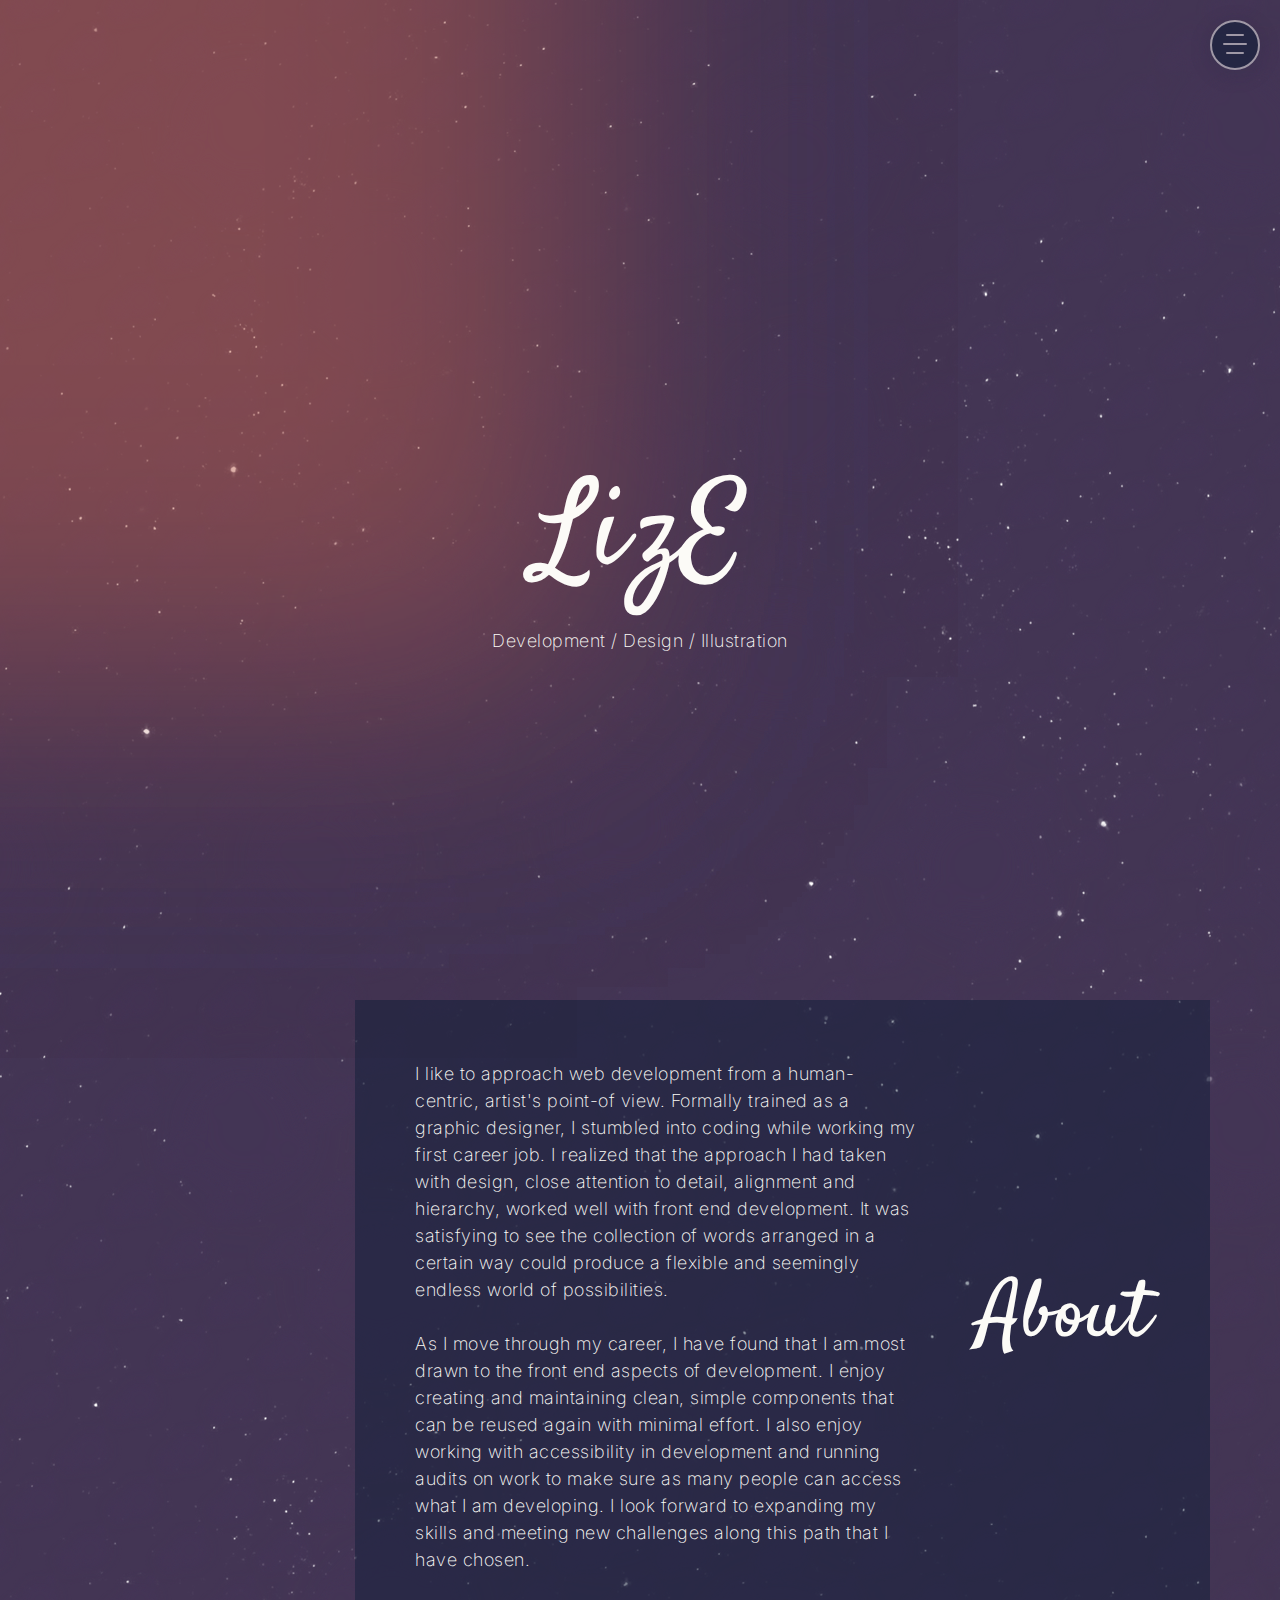
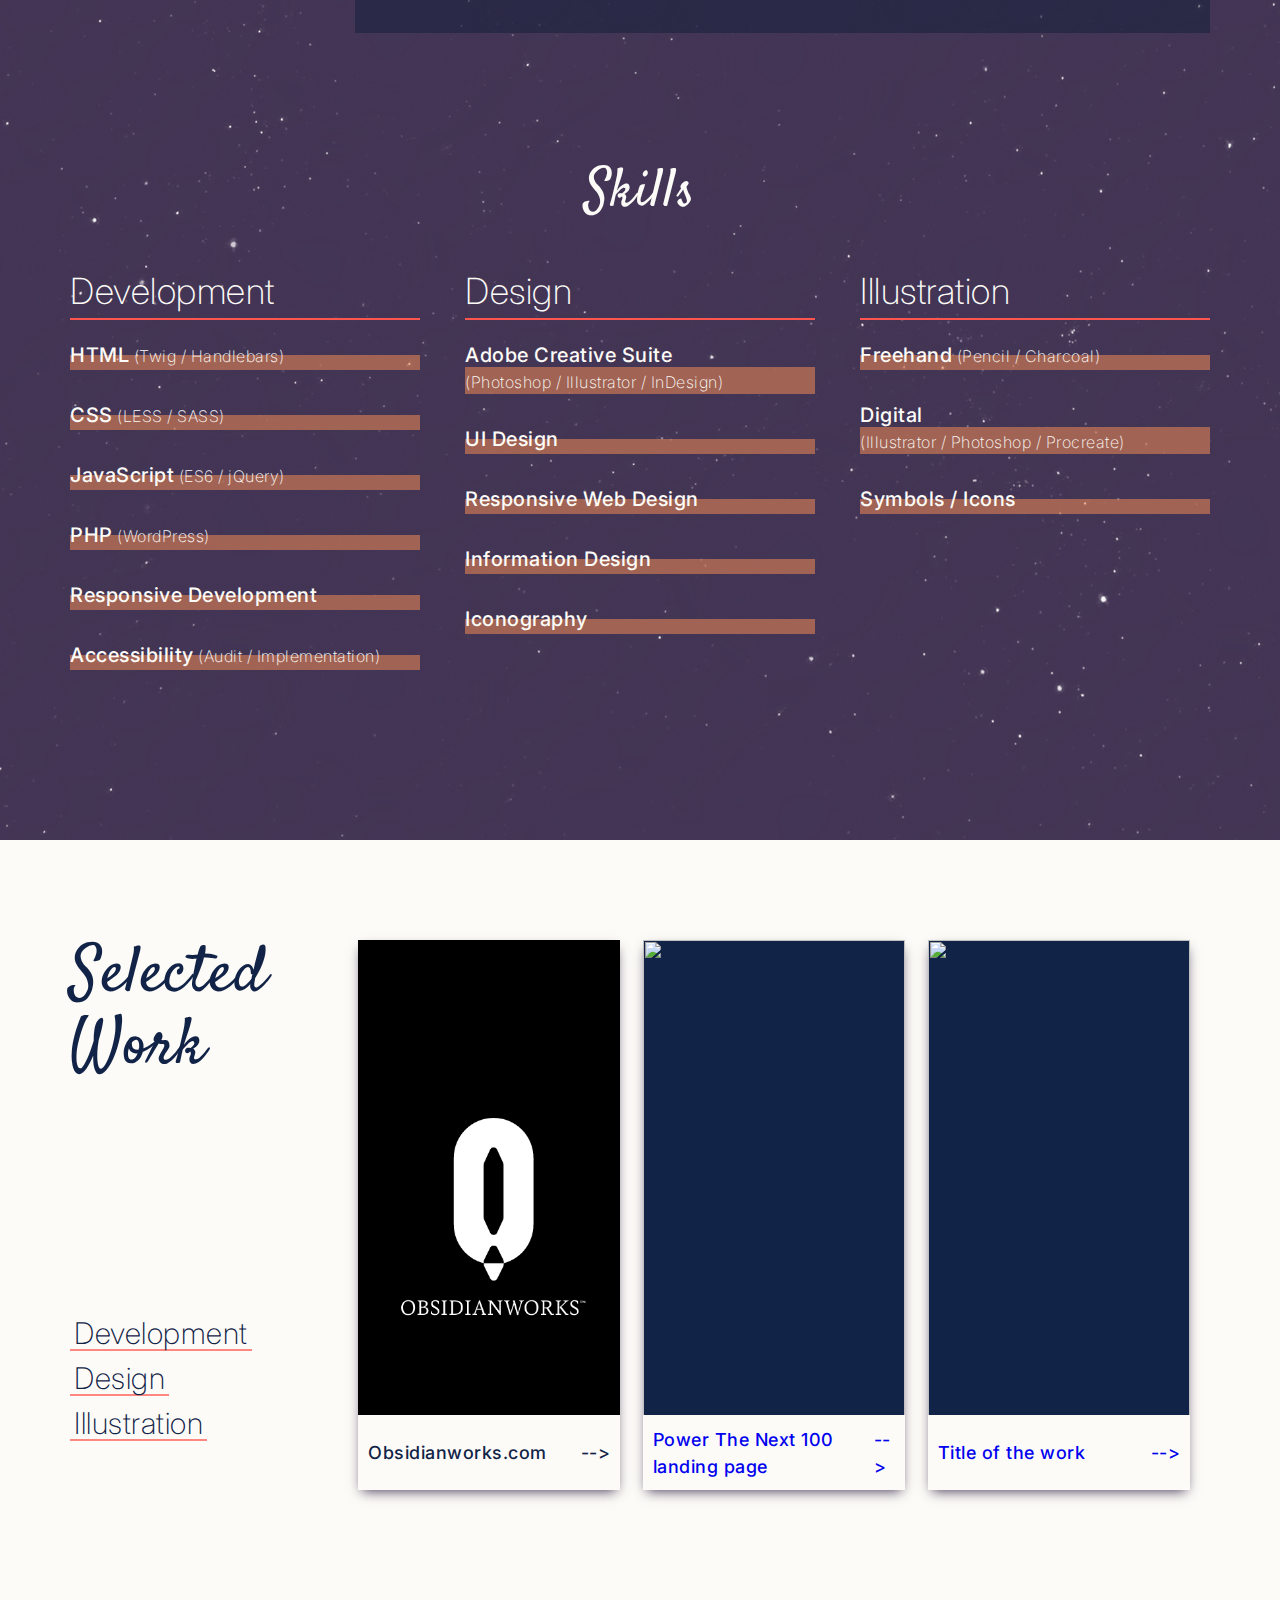
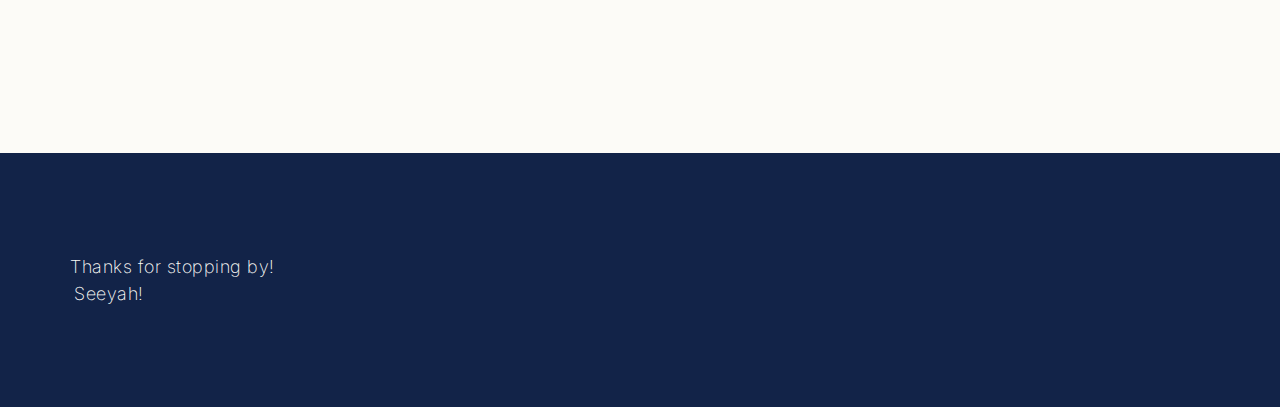
==== index.html @ 6b50f492 "Added first set of images to work section" ====
<!DOCTYPE html>
<html lang="en">
<head>
    <meta charset="UTF-8">
    <meta http-equiv="X-UA-Compatible" content="IE=edge">
    <meta name="viewport" content="width=device-width, initial-scale=1.0">
    <link rel="stylesheet" href="assets/styles/main.css">

    <title>LizE Portfolio Site</title>
</head>
<body id="body">
    <header>
        <div class="container">
            <div class="header__menu">
                <button id="header__btn--toggle" type="toggle">
                    <span aria-hidden="true"></span>
                </button>
                <nav class="header__nav">
                    <ul>
                        <li>
                            <a class="light" href="#">Work</a>
                        </li>
                        <li>
                            <a class="light" href="#">Contact</a>
                        </li>
                        <li>
                            <ul>
                                <li>
                                    <a class="light" href="#" target="_blank">( i )</a>
                                </li>
                                <li>
                                    <a class="light" href="#" target="_blank">( i )</a>
                                </li>
                            </ul>
                        </li>
                    </ul>
                </nav>
            </div>
        </div>
    </header>
    <section id="landing">
        <span class="stars"></span>
        <span class="twinkling"></span>
        <span class="color-1"></span>
        <span class="color-2"></span>
        <span class="color-3"></span>
        <div class="container">
            <div class="intro">
                <h1 class="h1">LizE</h1>
                <p>Development / Design / Illustration</p>
            </div>
            <div class="about">
                <h2 class="h2">About</h2>
                <p>I like to approach web development from a human-centric, artist&apos;s point-of view. Formally trained as a graphic designer, I stumbled into coding while working my first career job. I realized that the approach I had taken with design, close attention to detail, alignment and hierarchy, worked well with front end development. It was satisfying to see the collection of words arranged in a certain way could produce a flexible and seemingly endless world of possibilities.<br /><br />
                As I move through my career, I have found that I am most drawn to the front end aspects of development. I enjoy creating and maintaining clean, simple components that can be reused again with minimal effort.
                I also enjoy working with accessibility in development and running audits on work to make sure as many people can access what I am developing. I look forward to expanding my skills and meeting new challenges along this path that I have chosen.</p>
            </div>
            <div class="skills">
                <h3 class="h3">Skills</h3>
                <div class="skills-row">
                    <div class="skills-dev">
                        <h4 class="h4">Development</h4>
                        <ul>
                            <li>
                                <p><span>HTML</span> (Twig / Handlebars)</p>
                            </li>
                            <li>
                                <p><span>CSS</span> (LESS / SASS)</p>
                            </li>
                            <li>
                                <p><span>JavaScript</span> (ES6 / jQuery)</p>
                            </li>
                            <li>
                                <p><span>PHP</span> (WordPress)</p>
                            </li>
                            <li>
                                <p><span>Responsive Development</span></p>
                            </li>
                            <li>
                                <p><span>Accessibility</span> (Audit / Implementation)</p>
                            </li>
                        </ul>
                    </div>
                    <div class="skills-des">
                        <h4 class="h4">Design</h4>
                        <ul>
                            <li>
                                <p><span>Adobe Creative Suite</span><br /> (Photoshop / Illustrator / InDesign)</p>
                            </li>
                            <li>
                                <p><span>UI Design</span></p>
                            </li>
                            <li>
                                <p><span>Responsive Web Design</span></p>
                            </li>
                            <li>
                                <p><span>Information Design</span></p>
                            </li>
                            <li>
                                <p><span>Iconography</span></p>
                            </li>
                        </ul>
                    </div>
                    <div class="skills-ill">
                        <h4 class="h4">Illustration</h4>
                        <ul>
                            <li>
                                <p><span>Freehand</span> (Pencil / Charcoal)</p>
                            </li>
                            <li>
                                <p><span>Digital</span><br />(Illustrator / Photoshop / Procreate)</p>
                            </li>
                            <li>
                                <p><span>Symbols / Icons</span></p>
                            </li>
                        </ul>
                    </div>
                </div>
            </div>
        </div>
    </section>
    
    <main>
        <section id="portfolio">
            <div class="container">
                <nav class="portfolio__nav">
                    <h2 class="h2">Selected Work</h2>
                    <ul>
                        <li>
                            <a class="dark" href="#">Development</a>
                        </li>
                        <li>
                            <a class="dark" href="#">Design</a>
                        </li>
                        <li>
                            <a class="dark" href="#">Illustration</a>
                        </li>
                    </ul>
                </nav>
                <div class="portfolio__showcase">
                    <ul id="portfolio__development">
                        <li>
                            <a class="dark" href="#">
                                <img class="coverImage-m" src="/assets/images/work/dev-obsidian/obsidianCover_m.png" alt="" />
                                <img class="coverImage-d" src="/assets/images/work/dev-obsidian/obsidianCover_d.png" alt="" />
                                <span class="info">
                                    <p>Obsidianworks.com</p>
                                    <span class="btn-arrow">--></span>
                                </span>
                            </a>
                        </li>
                        <li>
                            <a href="#">
                                <img src="" alt="" />
                                <span class="info">
                                    <p>Power The Next 100 landing page</p>
                                    <span class="btn-arrow">--></span>
                                </span>
                            </a>
                        </li>
                        <li>
                            <a href="#">
                                <img src="" alt="" />
                                <span class="info">
                                    <p>Title of the work</p>
                                    <span class="btn-arrow">--></span>
                                </span>
                            </a>
                        </li>
                    </ul>
                    <ul id="portfolio__design">
                        <li>
                            <a href="#">
                                <img src="" alt="" />
                                <span class="info">
                                    <p>Title of the work</p>
                                    <span class="btn-arrow">--></span>
                                </span>
                            </a>
                        </li>
                        <li>
                            <a href="#">
                                <img src="" alt="" />
                                <span class="info">
                                    <p>Title of the work</p>
                                    <span class="btn-arrow">--></span>
                                </span>
                            </a>
                        </li>
                        <li>
                            <a href="#">
                                <img src="" alt="" />
                                <span class="info">
                                    <p>Title of the work</p>
                                    <span class="btn-arrow">--></span>
                                </span>
                            </a>
                        </li>
                    </ul>
                    <ul id="portfolio__illustration">
                        <li>
                            <a class="light" href="#">
                                <img src="" alt="" />
                                <span class="info">
                                    <p>Title of the work</p>
                                </span>
                            </a>
                        </li>
                        <li>
                            <a href="#">
                                <img src="" alt="" />
                                <span class="info">
                                    <p>Title of the work</p>
                                    <span class="btn-arrow">--></span>
                                </span>
                            </a>
                        </li>
                        <li>
                            <a href="#">
                                <img src="" alt="" />
                                <span class="info">
                                    <p>Title of the work</p>
                                    <span class="btn-arrow">--></span>
                                </span>
                            </a>
                        </li>
                    </ul>
                </div>
                
            </div>
        </section>
        <section id="contact">
            <div class="container">
                <h3>Thanks for stopping by!</h3>
                <ul>
                    <li></li>
                    <li>
                        <a herf="">Seeyah!</a>
                    </li>
                </ul>
            </div>
        </section>
    </main>
    <footer>
        <div class="container">
            
        </div>
    </footer>
    <script src="assets/scripts/main.js"></script>
</body>
</html>
---- assets/styles/main.css ----
/* http://meyerweb.com/eric/tools/css/reset/ 
   v2.0 | 20110126
   License: none (public domain)
*/
@import url("//fonts.googleapis.com/css2?family=Inter:wght@200;500;700;900&family=Satisfy&display=swap");
html, body, div, span, applet, object, iframe,
h1, h2, h3, h4, h5, h6, p, blockquote, pre,
a, abbr, acronym, address, big, cite, code,
del, dfn, em, img, ins, kbd, q, s, samp,
small, strike, strong, sub, sup, tt, var,
b, u, i, center,
dl, dt, dd, ol, ul, li,
fieldset, form, label, legend,
table, caption, tbody, tfoot, thead, tr, th, td,
article, aside, canvas, details, embed,
figure, figcaption, footer, header, hgroup,
menu, nav, output, ruby, section, summary,
time, mark, audio, video {
  margin: 0;
  padding: 0;
  border: 0;
  font-size: 100%;
  font: inherit;
  vertical-align: baseline;
}

/* HTML5 display-role reset for older browsers */
article, aside, details, figcaption, figure,
footer, header, hgroup, menu, nav, section {
  display: block;
}

body {
  line-height: 1;
}

ol, ul {
  list-style: none;
}

blockquote, q {
  quotes: none;
}

blockquote:before, blockquote:after,
q:before, q:after {
  content: "";
  content: none;
}

table {
  border-collapse: collapse;
  border-spacing: 0;
}

* {
  box-sizing: border-box;
}

html {
  font-family: "Inter", sans-serif;
  font-size: 62.5%;
  font-weight: 500;
}
html body {
  font-size: 1.8rem;
  line-height: 1.5;
  letter-spacing: 0.5px;
  font-weight: 200;
}
html body header {
  position: relative;
  z-index: 10;
}
html body section {
  padding: 60px 0;
  position: relative;
}
@media (min-width: 1025px) {
  html body section {
    padding: 100px 0;
  }
}
html body ul {
  margin: 0;
  padding: 0;
  display: flex;
}
html body a.dark {
  transition: all 500ms ease-in-out 0s;
  -moz-transition: all 500ms ease-in-out 0s;
  -webkit-transition: all 500ms ease-in-out 0s;
  -o-transition: all 500ms ease-in-out 0s;
}
html body a.light {
  transition: all 500ms ease-in-out 0s;
  -moz-transition: all 500ms ease-in-out 0s;
  -webkit-transition: all 500ms ease-in-out 0s;
  -o-transition: all 500ms ease-in-out 0s;
}
html body .container {
  max-width: 1200px;
  margin: 0 auto;
  padding: 0 30px;
}
html body .h1 {
  font-family: "Satisfy", cursive;
  font-size: 8rem;
}
@media (min-width: 1025px) {
  html body .h1 {
    font-size: 12rem;
  }
}
html body .h2 {
  font-size: 4rem;
  font-family: "Satisfy", cursive;
}
@media (min-width: 1025px) {
  html body .h2 {
    font-size: 8rem;
  }
}
html body .h3 {
  font-size: 3.2rem;
  font-family: "Satisfy", cursive;
}
@media (min-width: 1025px) {
  html body .h3 {
    font-size: 5.4rem;
  }
}
html body .h4 {
  font-size: 2.5rem;
}
@media (min-width: 1025px) {
  html body .h4 {
    font-size: 3.6rem;
  }
}

/* ============================================================================================== 
SED Innovations
https://sed.am
https://mkrtchyan.ga
================================================================================================= */
@keyframes move-twink-back {
  from {
    background-position: 0 0;
  }
  to {
    background-position: -10000px 5000px;
  }
}
@-webkit-keyframes move-twink-back {
  from {
    background-position: 0 0;
  }
  to {
    background-position: -10000px 5000px;
  }
}
@-moz-keyframes move-twink-back {
  from {
    background-position: 0 0;
  }
  to {
    background-position: -10000px 5000px;
  }
}
@-ms-keyframes move-twink-back {
  from {
    background-position: 0 0;
  }
  to {
    background-position: -10000px 5000px;
  }
}
@keyframes move-clouds-back {
  from {
    background-position: 0 0;
  }
  to {
    background-position: 10000px 0;
  }
}
@-webkit-keyframes move-clouds-back {
  from {
    background-position: 0 0;
  }
  to {
    background-position: 10000px 0;
  }
}
@-moz-keyframes move-clouds-back {
  from {
    background-position: 0 0;
  }
  to {
    background-position: 10000px 0;
  }
}
@-ms-keyframes move-clouds-back {
  from {
    background-position: 0;
  }
  to {
    background-position: 10000px 0;
  }
}
.stars, .twinkling {
  position: absolute;
  top: 0;
  left: 0;
  right: 0;
  bottom: 0;
  width: 100%;
  height: 100%;
  display: block;
}

.stars {
  background: #433554 url("../images/stars.png") repeat top center;
  z-index: 0;
}

.twinkling {
  background: transparent url("../images/twinkling.png") repeat top center;
  z-index: 1;
  -moz-animation: move-twink-back 400s linear infinite;
  -ms-animation: move-twink-back 400s linear infinite;
  -o-animation: move-twink-back 400s linear infinite;
  -webkit-animation: move-twink-back 400s linear infinite;
  animation: move-twink-back 400s linear infinite;
}

.color-1,
.color-2,
.color-3 {
  position: absolute;
  opacity: 0.2;
  z-index: 1;
}

@keyframes hueRotate {
  to {
    filter: hue-rotate(0deg);
  }
}
@keyframes colour-1 {
  0% {
    top: 0vh;
    left: 50vw;
  }
  25% {
    left: 0vw;
  }
  50% {
    top: 100vh;
  }
  75% {
    left: 100vw;
  }
  100% {
    top: 0vh;
    left: 50vw;
  }
}
@keyframes colour-2 {
  0% {
    top: 50vh;
    left: 100vw;
  }
  25% {
    top: 100vh;
  }
  50% {
    left: 0vw;
  }
  75% {
    top: 0vh;
  }
  100% {
    top: 50vh;
    left: 100vw;
  }
}
@keyframes colour-3 {
  0% {
    top: 100vh;
    left: 50vw;
  }
  25% {
    left: 100vw;
  }
  50% {
    top: 0vh;
  }
  75% {
    left: 0vw;
  }
  100% {
    top: 100vh;
    left: 50vw;
  }
}
.color-1 {
  box-shadow: 0 0 45vmax 45vmax #122348;
  animation: hueRotate 20s 0s linear infinite, colour-1 29s 0s linear infinite;
}

.color-2 {
  box-shadow: 0 0 45vmax 45vmax #ff554f;
  animation: hueRotate 25s 0s linear infinite, colour-2 35s 0s linear infinite;
}

.color-3 {
  box-shadow: 0 0 45vmax 45vmax #ff9153;
  animation: hueRotate 30s 0s linear infinite, colour-3 25s 0s linear infinite;
}

html {
  background-color: #122348;
  color: #fcfbf7;
}
html body {
  overflow: auto;
  transition: all 500ms ease-in-out 0s;
  -moz-transition: all 500ms ease-in-out 0s;
  -webkit-transition: all 500ms ease-in-out 0s;
  -o-transition: all 500ms ease-in-out 0s;
}
html body.noScroll {
  overflow: hidden;
}
html .h1 {
  font-size: 10rem;
}
html a {
  padding: 0 4px;
  font-weight: 200;
  text-decoration: none;
}
html a.dark {
  color: #122348;
  position: relative;
}
html a.dark::before {
  content: " ";
  position: absolute;
  display: block;
  width: 100%;
  height: 2px;
  top: auto;
  left: 0;
  bottom: 0px;
  z-index: -1;
  background-color: #ff554f;
  opacity: 0.7;
  transition: all 300ms ease-in-out 0s;
  -moz-transition: all 300ms ease-in-out 0s;
  -webkit-transition: all 300ms ease-in-out 0s;
  -o-transition: all 300ms ease-in-out 0s;
}
html a.dark:hover, html a.dark:focus {
  color: #122348;
}
html a.dark:hover::before, html a.dark:focus::before {
  background-color: #ff9153;
  height: 15px;
}
html a.light {
  color: #fcfbf7;
  position: relative;
}
html a.light::before {
  content: " ";
  position: absolute;
  display: block;
  width: 100%;
  height: 2px;
  top: auto;
  left: 0;
  bottom: 0px;
  z-index: -1;
  background-color: #ff554f;
  opacity: 0.7;
  transition: all 500ms ease-in-out 0s;
  -moz-transition: all 500ms ease-in-out 0s;
  -webkit-transition: all 500ms ease-in-out 0s;
  -o-transition: all 500ms ease-in-out 0s;
}
html a.light:hover, html a.light:focus {
  color: #fcfbf7;
}
html a.light:hover::before, html a.light:focus::before {
  background-color: #ff9153;
  height: 30px;
}
html .header__nav > ul {
  position: fixed;
  left: 10%;
  width: 80%;
  height: 100vh;
  margin: 0 auto;
  display: flex;
  flex-direction: column;
  align-items: flex-start;
  justify-content: center;
  visibility: hidden;
  opacity: 0;
  z-index: -1;
  transition: all 500ms ease-in-out 0s;
  -moz-transition: all 500ms ease-in-out 0s;
  -webkit-transition: all 500ms ease-in-out 0s;
  -o-transition: all 500ms ease-in-out 0s;
}
html .header__nav > ul li a.light {
  font-size: 6rem;
}
html #header__btn--toggle {
  display: inline-block;
  cursor: pointer;
  position: fixed;
  z-index: 11;
  right: 20px;
  top: 20px;
  width: 50px;
  height: 50px;
  border: none;
  border-radius: 50%;
  padding: 0;
  background: #061832;
  border: 2px solid #fcfbf7;
  box-shadow: 0px 4px 24px rgba(6, 24, 50, 0.24);
  line-height: 0.6;
  text-align: center;
  opacity: 0.5;
  transition: all 0.3s;
}
html #header__btn--toggle > span {
  display: inline-block;
  position: relative;
  height: 2px;
  width: 24px;
  border-radius: 1px;
  background: #fcfbf7;
  vertical-align: middle;
  margin-top: -2px;
}
html #header__btn--toggle > span:before, html #header__btn--toggle > span:after {
  display: inline-block;
  position: absolute;
  content: "";
  height: 2px;
  border-radius: 1px;
  background: #fcfbf7;
  transition: all 200ms;
}
html #header__btn--toggle > span:before {
  top: -9px;
  left: 3px;
  width: 18px;
}
html #header__btn--toggle > span:after {
  top: 9px;
  left: 3px;
  width: 18px;
}
html #header__btn--toggle:hover, html #header__btn--toggle:focus {
  opacity: 1;
  border: 2px solid #ff9153;
}
html #header__btn--toggle:hover > span:after, html #header__btn--toggle:hover > span:before {
  width: 24px;
  left: 0;
}
html .header__nav:before {
  display: block;
  position: fixed;
  top: 0;
  left: 0;
  content: "";
  width: 100vw;
  height: 100vh;
  background: #061832;
  transition: all 500ms ease-in-out;
  z-index: 2;
  clip-path: circle(20px at calc(100% - 40px) 40px);
  visibility: hidden;
}
html .header__menu.active .header__nav:before {
  visibility: visible;
  clip-path: circle(100%);
}
html .header__menu.active #header__btn--toggle > span {
  height: 0;
}
html .header__menu.active #header__btn--toggle > span:after, html .header__menu.active #header__btn--toggle > span:before {
  top: -2px;
  left: 0;
  width: 24px;
}
html .header__menu.active #header__btn--toggle > span:after {
  transform: rotate(-45deg);
}
html .header__menu.active #header__btn--toggle > span:before {
  transform: rotate(45deg);
}
html .header__menu.active .header__nav > ul {
  visibility: visible;
  opacity: 1;
  z-index: 2;
}
html #landing {
  background-color: #433554;
}
html #landing > .container {
  position: relative;
  z-index: 1;
}
html #landing .intro {
  height: 100vh;
  display: flex;
  flex-direction: column;
  align-items: center;
  justify-content: center;
}
html #landing .about {
  background-color: rgba(6, 24, 50, 0.4);
  padding: 30px;
  margin-bottom: 120px;
  display: flex;
  flex-direction: column;
  align-items: flex-start;
  justify-content: center;
}
@media (min-width: 1025px) {
  html #landing .about {
    display: flex;
    flex-direction: row-reverse;
    align-items: center;
    justify-content: space-between;
    margin-left: 25%;
    padding: 60px;
  }
  html #landing .about h2 {
    padding-left: 60px;
  }
}
html #landing .skills h3 {
  text-align: center;
  margin-bottom: 30px;
}
html #landing .skills .skills-row {
  display: flex;
  flex-direction: column;
  align-items: flex-start;
  justify-content: center;
}
html #landing .skills .skills-row > div {
  width: 100%;
  margin-bottom: 40px;
}
@media (min-width: 1025px) {
  html #landing .skills .skills-row {
    display: flex;
    flex-direction: row;
    align-items: flex-start;
    justify-content: space-between;
  }
  html #landing .skills .skills-row > div {
    width: calc(33.3333% - 30px);
  }
}
html #landing .skills .skills-row h4 {
  margin-bottom: 20px;
  border-bottom: 2px solid #ff554f;
}
html #landing .skills .skills-row ul {
  display: flex;
  flex-direction: column;
  align-items: flex-start;
  justify-content: center;
}
html #landing .skills .skills-row ul li {
  margin-bottom: 30px;
  position: relative;
  width: 100%;
  font-size: 1.6rem;
}
html #landing .skills .skills-row ul li::before {
  content: " ";
  display: block;
  position: absolute;
  bottom: 0;
  width: 100%;
  height: 50%;
  background-color: #ff9153;
  opacity: 0.5;
  z-index: -1;
}
html #landing .skills .skills-row ul li span {
  font-size: 2rem;
  font-weight: 500;
}
html #portfolio {
  background-color: #fcfbf7;
  color: #122348;
  position: relative;
  z-index: 8;
}
@media (min-width: 1025px) {
  html #portfolio .container {
    display: flex;
    flex-direction: row;
    align-items: stretch;
    justify-content: space-between;
  }
}
html #portfolio .h2 {
  margin-bottom: 20px;
}
@media (min-width: 1025px) {
  html #portfolio .h2 {
    font-size: 6.5rem;
    line-height: 1.1;
  }
}
html #portfolio nav ul {
  display: flex;
  flex-direction: column;
  align-items: flex-start;
  justify-content: center;
  position: relative;
  margin-right: 45px;
  margin-bottom: 2vh;
}
@media (min-width: 1025px) {
  html #portfolio nav ul {
    height: 550px;
    margin-bottom: 0;
  }
}
html #portfolio nav ul li a.dark {
  text-decoration: none;
  font-size: 3rem;
}
html #portfolio nav ul li a.dark:hover::before, html #portfolio nav ul li a.dark:focus::before {
  height: 15px;
}
html #portfolio .portfolio__showcase {
  width: 100%;
  min-height: 550px;
  position: relative;
  display: flex;
  flex-direction: column;
  align-items: center;
  justify-content: center;
}
@media (min-width: 1025px) {
  html #portfolio .portfolio__showcase {
    display: flex;
    flex-direction: row;
    align-items: flex-start;
    justify-content: space-between;
    height: 550px;
  }
}
html #portfolio .portfolio__showcase > ul {
  position: absolute;
  display: block;
  width: initial;
  height: 100%;
  top: 0;
  left: 0;
  display: flex;
  flex-direction: column;
  align-items: flex-start;
  justify-content: space-between;
  right: 0;
  bottom: 0;
  padding: 20px 0;
}
@media (min-width: 1025px) {
  html #portfolio .portfolio__showcase > ul {
    display: flex;
    flex-direction: row;
    align-items: stretch;
    justify-content: space-between;
    padding: 0 20px;
  }
}
html #portfolio .portfolio__showcase > ul > li {
  background-color: #122348;
  width: 100%;
  height: 33.3333%;
  margin-bottom: 20px;
  box-shadow: 0px 5px 12px -4px #433554;
}
html #portfolio .portfolio__showcase > ul > li:last-child {
  margin-bottom: 0;
}
@media (min-width: 1025px) {
  html #portfolio .portfolio__showcase > ul > li {
    height: 100%;
    width: calc(33.333% - 15px);
  }
}
html #portfolio .portfolio__showcase > ul > li > a {
  display: flex;
  flex-direction: column;
  align-items: center;
  justify-content: flex-end;
  width: 100%;
  height: 100%;
  padding: 0;
  position: relative;
}
html #portfolio .portfolio__showcase > ul > li > a.light::before {
  z-index: initial;
}
html #portfolio .portfolio__showcase > ul > li > a img {
  display: block;
  position: absolute;
  display: block;
  width: 100%;
  height: 100%;
  top: 0;
  left: 0;
  width: 100%;
  height: 100%;
  object-fit: cover;
}
html #portfolio .portfolio__showcase #portfolio__design {
  display: none;
}
html #portfolio .portfolio__showcase #portfolio__design > li {
  background-color: #fcfbf7;
}
html #portfolio .portfolio__showcase #portfolio__illustration {
  display: none;
}
html #portfolio .portfolio__showcase .info {
  display: flex;
  flex-direction: row;
  align-items: center;
  justify-content: space-between;
  width: 100%;
  height: 75px;
  padding: 10px;
  position: absolute;
  z-index: 2;
  background-color: #fcfbf7;
  font-weight: 500;
}

/*# sourceMappingURL=main.css.map */
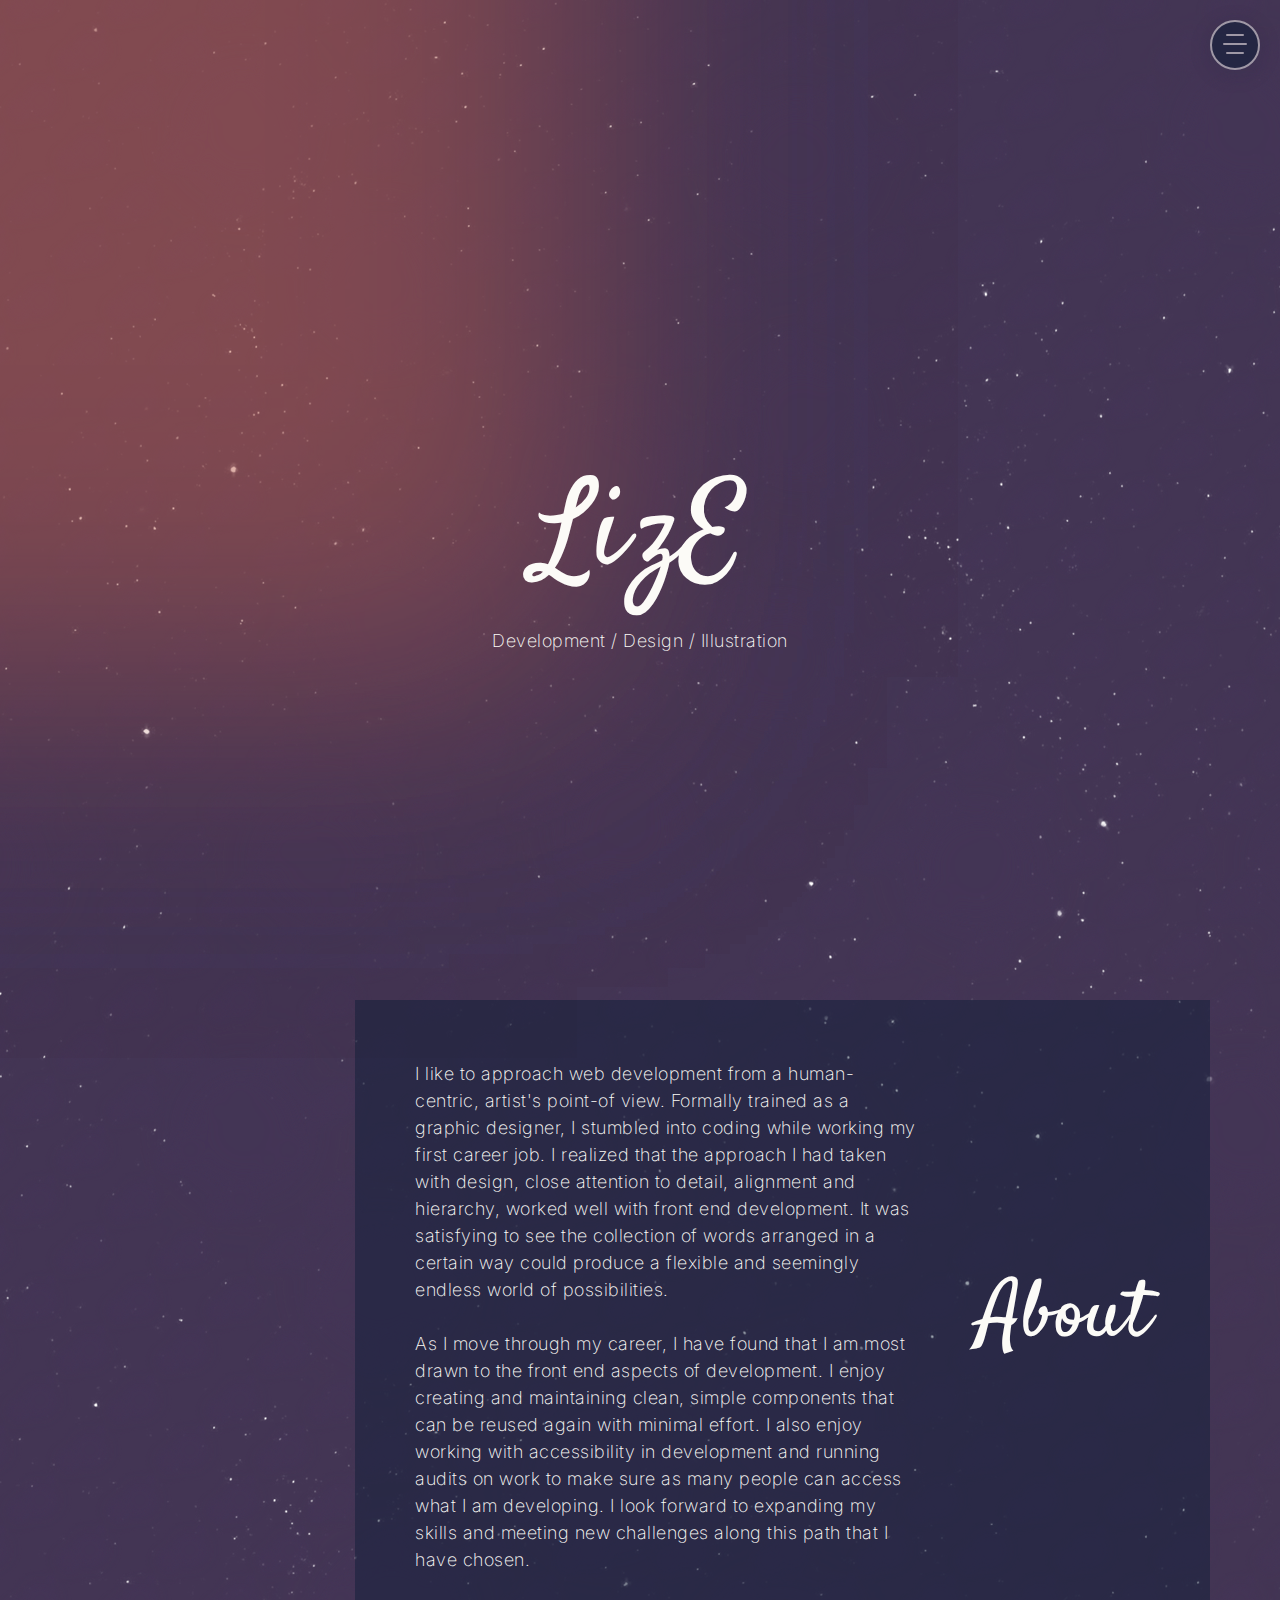
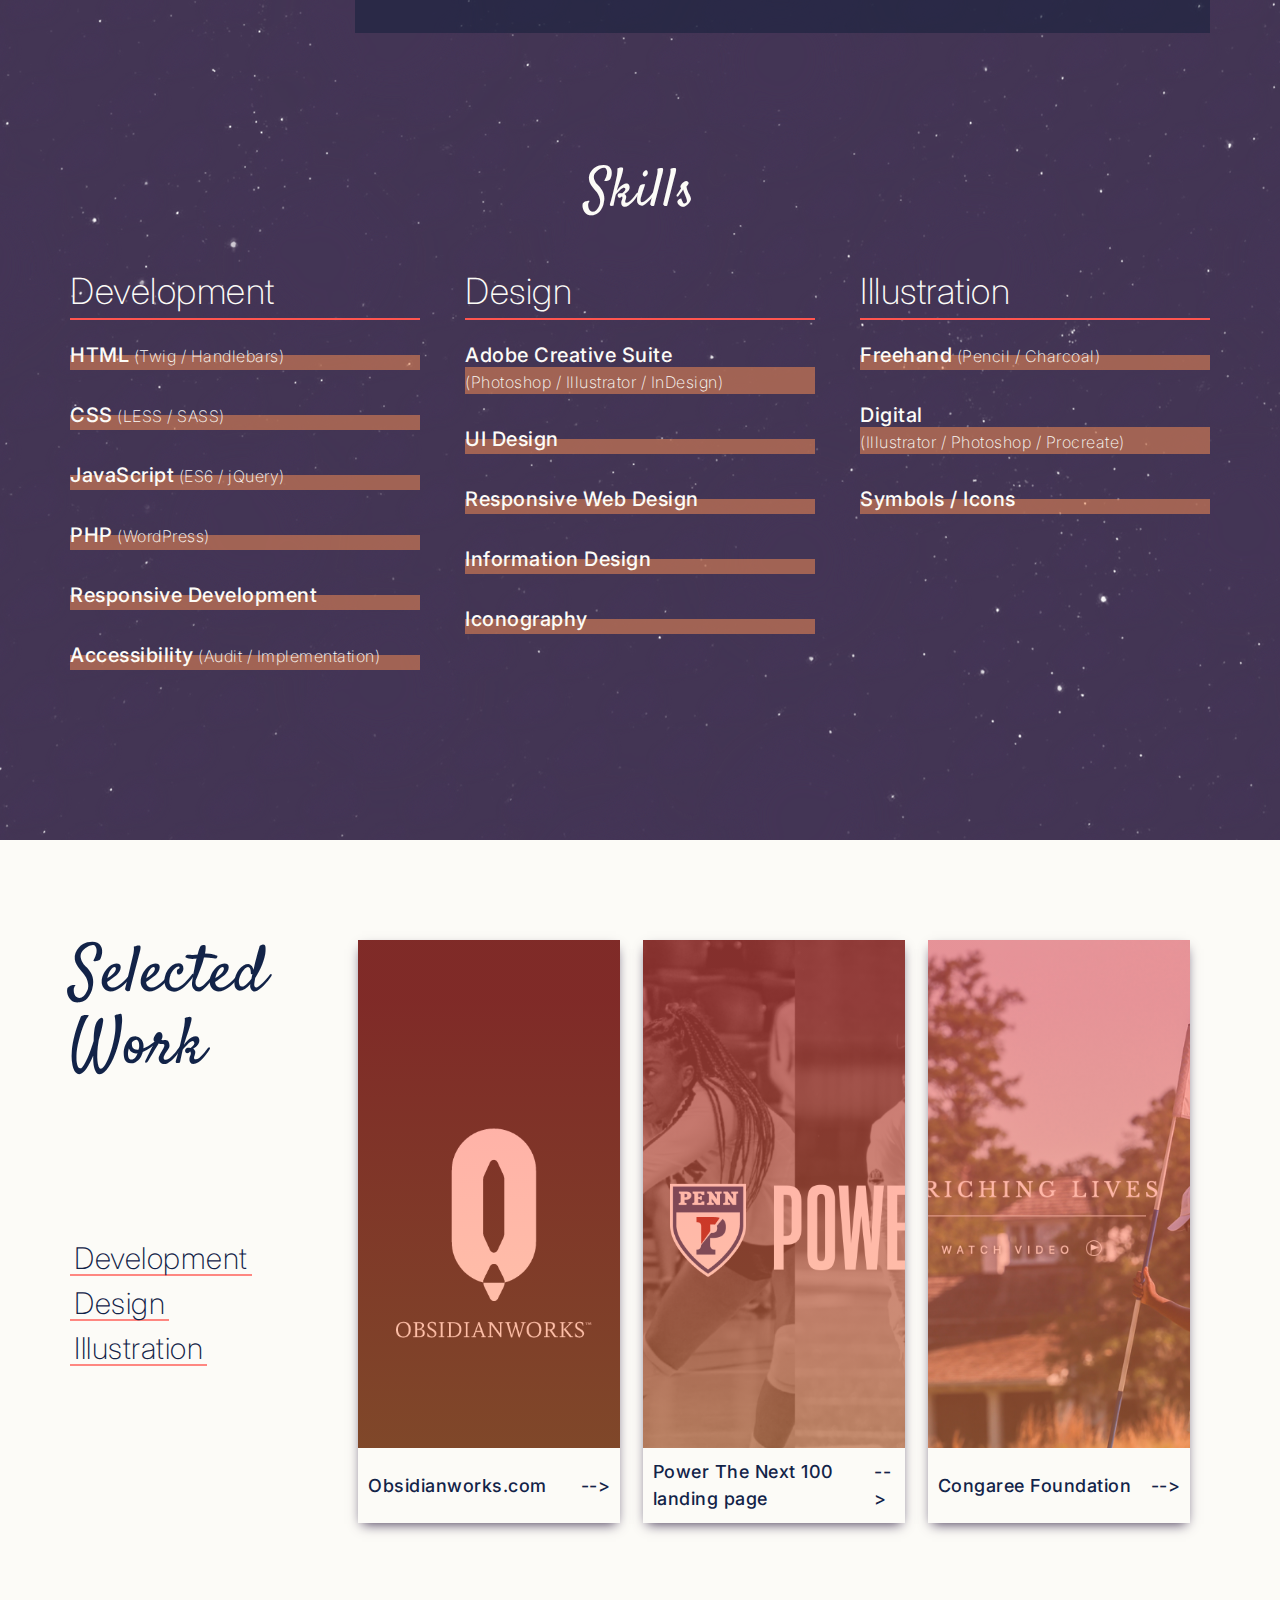
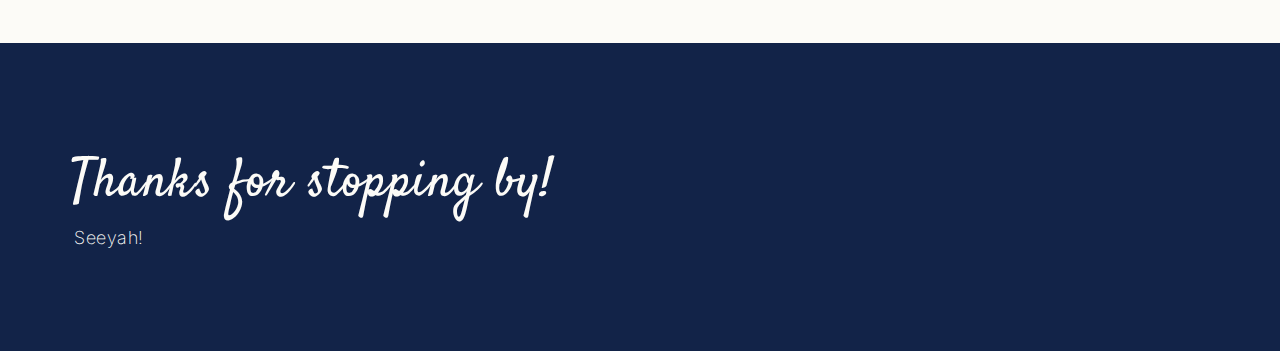
==== commit 0b2ccf8c: "Added other dev work images" ====
--- a/index.html
+++ b/index.html
@@ -150,8 +150,9 @@
                             </a>
                         </li>
                         <li>
-                            <a href="#">
-                                <img src="" alt="" />
+                            <a class="dark" href="#">
+                                <img class="coverImage-m" src="/assets/images/work/dev-upenn/upennCover_m.png" alt="" />
+                                <img class="coverImage-d" src="/assets/images/work/dev-upenn/upennCover_d.png" alt="" />
                                 <span class="info">
                                     <p>Power The Next 100 landing page</p>
                                     <span class="btn-arrow">--></span>
@@ -159,10 +160,11 @@
                             </a>
                         </li>
                         <li>
-                            <a href="#">
-                                <img src="" alt="" />
-                                <span class="info">
-                                    <p>Title of the work</p>
+                            <a class="dark" href="#">
+                                <img class="coverImage-m" src="/assets/images/work/dev-congaree/congareeCover_m.png" alt="" />
+                                <img class="coverImage-d" src="/assets/images/work/dev-congaree/congareeCover_d.png" alt="" />
+                                <span class="info">
+                                    <p>Congaree Foundation</p>
                                     <span class="btn-arrow">--></span>
                                 </span>
                             </a>
@@ -231,7 +233,7 @@
         </section>
         <section id="contact">
             <div class="container">
-                <h3>Thanks for stopping by!</h3>
+                <h3 class="h3">Thanks for stopping by!</h3>
                 <ul>
                     <li></li>
                     <li>
--- a/assets/styles/main.css
+++ b/assets/styles/main.css
@@ -638,7 +638,7 @@
 }
 @media (min-width: 1025px) {
   html #portfolio nav ul {
-    height: 550px;
+    height: 400px;
     margin-bottom: 0;
   }
 }
@@ -664,61 +664,80 @@
     flex-direction: row;
     align-items: flex-start;
     justify-content: space-between;
-    height: 550px;
   }
 }
 html #portfolio .portfolio__showcase > ul {
-  position: absolute;
-  display: block;
-  width: initial;
-  height: 100%;
-  top: 0;
-  left: 0;
   display: flex;
   flex-direction: column;
   align-items: flex-start;
   justify-content: space-between;
-  right: 0;
-  bottom: 0;
-  padding: 20px 0;
-}
-@media (min-width: 1025px) {
+  width: 100%;
+}
+@media (min-width: 769px) {
   html #portfolio .portfolio__showcase > ul {
     display: flex;
     flex-direction: row;
     align-items: stretch;
     justify-content: space-between;
+    flex-wrap: wrap;
     padding: 0 20px;
   }
 }
 html #portfolio .portfolio__showcase > ul > li {
   background-color: #122348;
   width: 100%;
-  height: 33.3333%;
+  height: 100%;
   margin-bottom: 20px;
   box-shadow: 0px 5px 12px -4px #433554;
 }
 html #portfolio .portfolio__showcase > ul > li:last-child {
-  margin-bottom: 0;
+  margin: 0 auto;
+}
+@media (min-width: 769px) {
+  html #portfolio .portfolio__showcase > ul > li {
+    width: calc(50% - 15px);
+  }
 }
 @media (min-width: 1025px) {
   html #portfolio .portfolio__showcase > ul > li {
     height: 100%;
     width: calc(33.333% - 15px);
   }
+  html #portfolio .portfolio__showcase > ul > li:last-child {
+    margin: initial;
+  }
 }
 html #portfolio .portfolio__showcase > ul > li > a {
   display: flex;
   flex-direction: column;
   align-items: center;
   justify-content: flex-end;
-  width: 100%;
-  height: 100%;
+  aspect-ratio: 4/3;
   padding: 0;
   position: relative;
+}
+@media (min-width: 1025px) {
+  html #portfolio .portfolio__showcase > ul > li > a {
+    aspect-ratio: 9/20;
+  }
 }
 html #portfolio .portfolio__showcase > ul > li > a.light::before {
   z-index: initial;
+}
+html #portfolio .portfolio__showcase > ul > li > a::after {
+  content: " ";
+  display: block;
+  position: absolute;
+  top: 0;
+  right: 0;
+  bottom: 0;
+  left: 0;
+  background-image: linear-gradient(180deg, #ff554f 10%, #ff9153 90%);
+  opacity: 0.5;
+  transition: opacity 300ms ease-in-out 0s;
+  -moz-transition: opacity 300ms ease-in-out 0s;
+  -webkit-transition: opacity 300ms ease-in-out 0s;
+  -o-transition: opacity 300ms ease-in-out 0s;
 }
 html #portfolio .portfolio__showcase > ul > li > a img {
   display: block;
@@ -732,6 +751,9 @@
   height: 100%;
   object-fit: cover;
 }
+html #portfolio .portfolio__showcase > ul > li > a:hover::after, html #portfolio .portfolio__showcase > ul > li > a:focus::after {
+  opacity: 0;
+}
 html #portfolio .portfolio__showcase #portfolio__design {
   display: none;
 }
@@ -753,6 +775,10 @@
   z-index: 2;
   background-color: #fcfbf7;
   font-weight: 500;
+  font-weight: 1.6rem;
+}
+html #portfolio .portfolio__showcase .info p {
+  padding-right: 5px;
 }
 
 /*# sourceMappingURL=main.css.map */
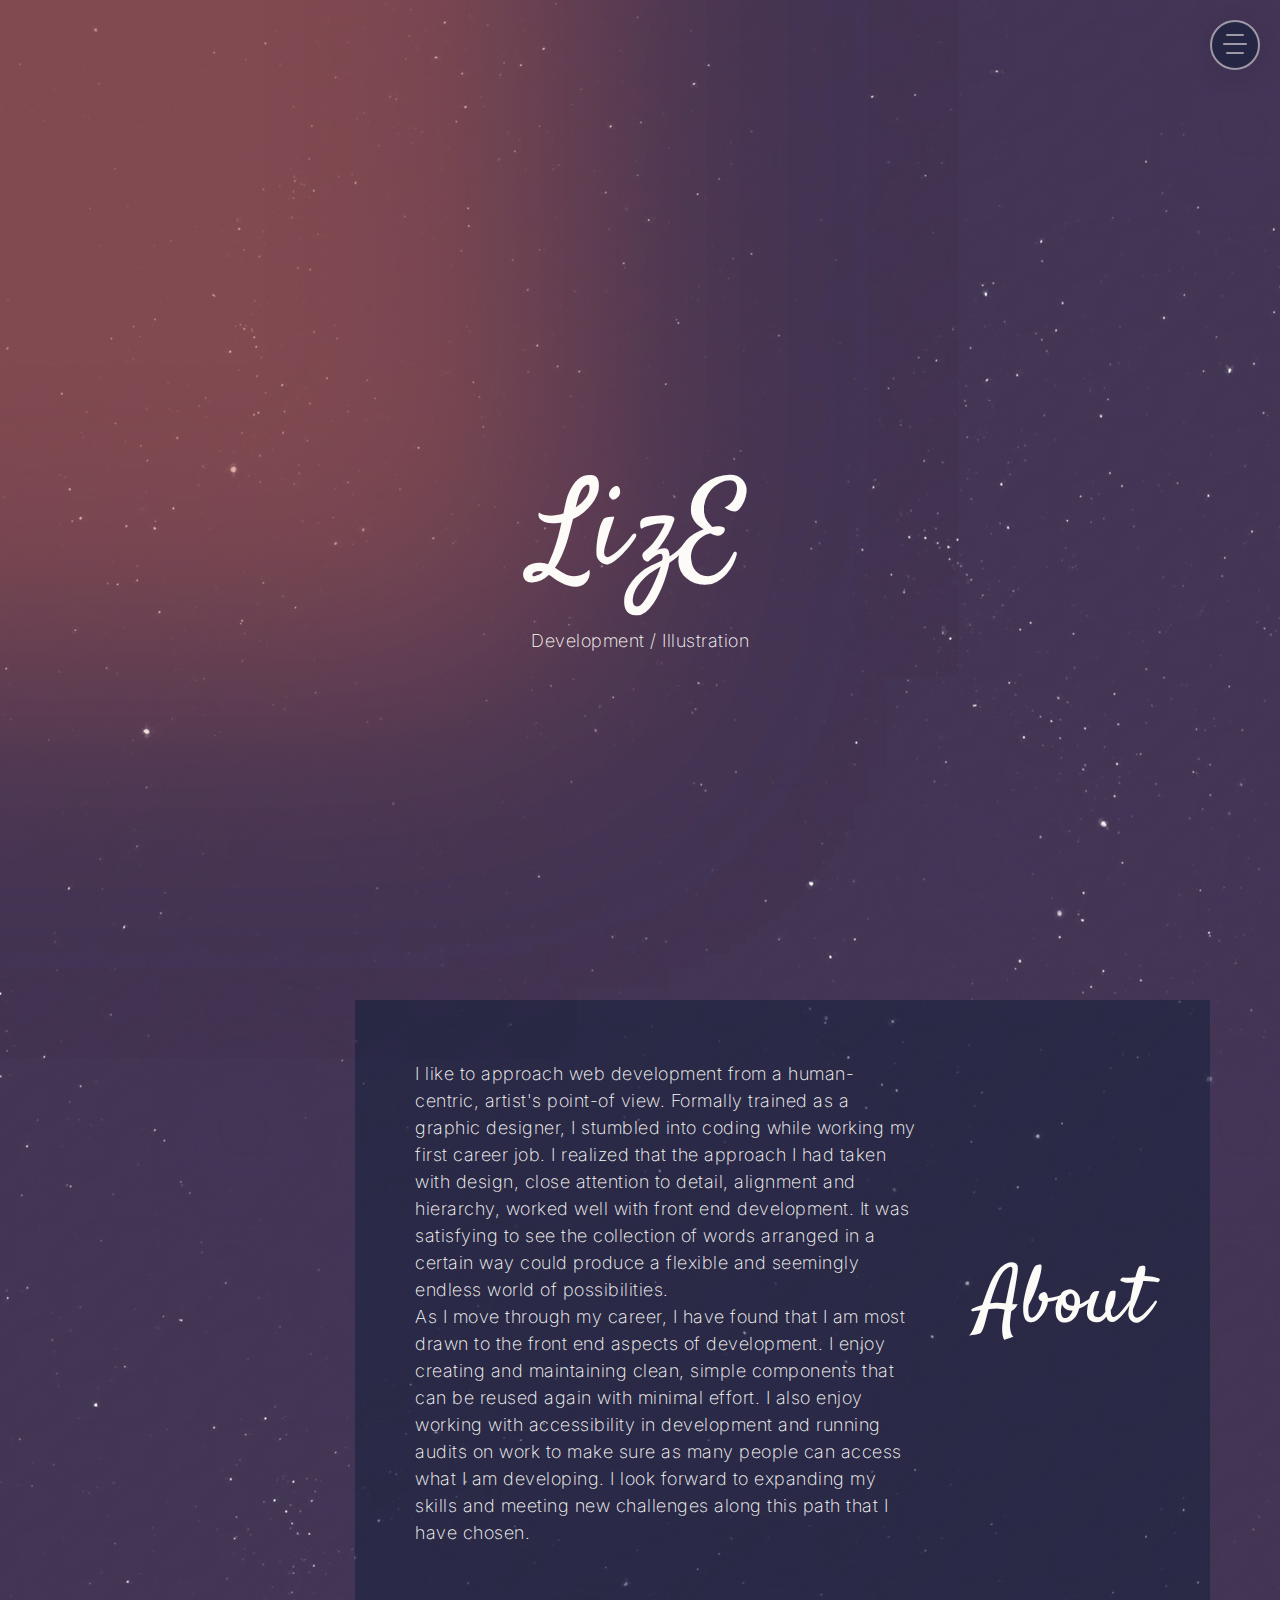
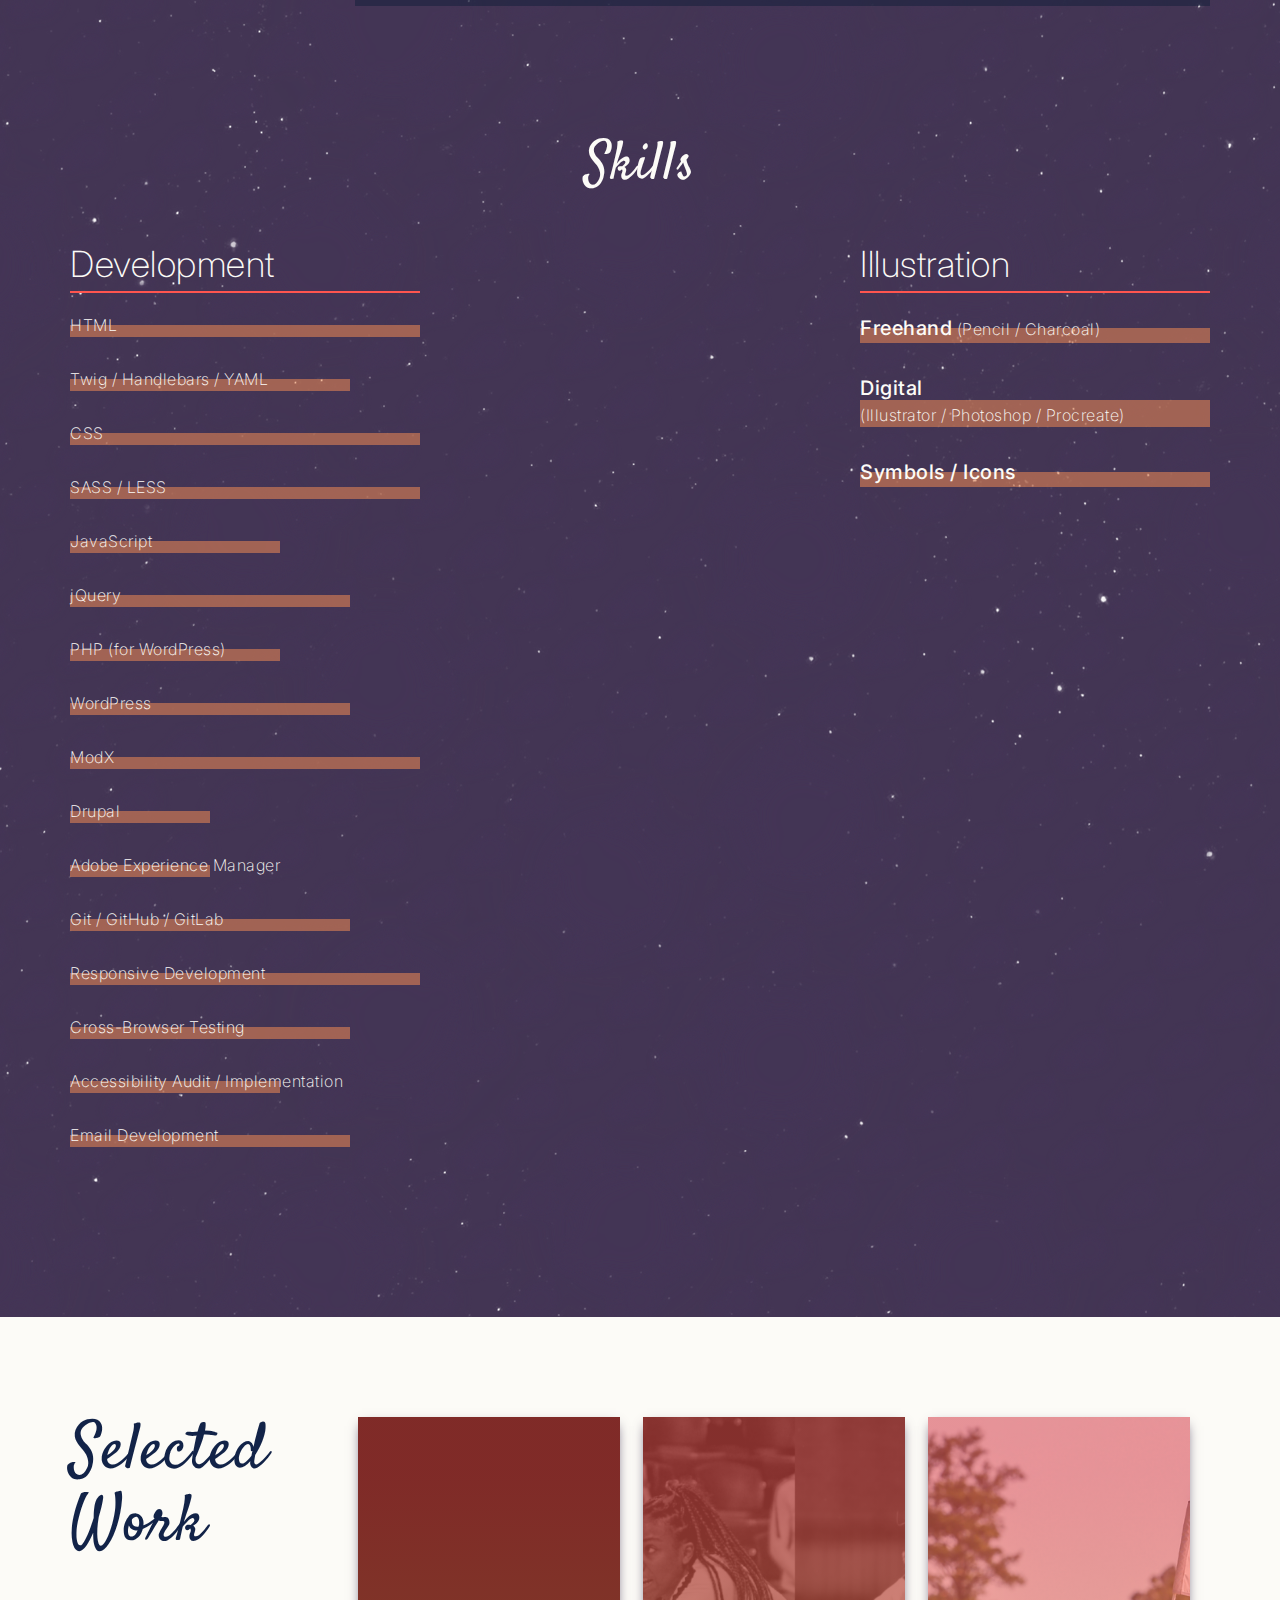
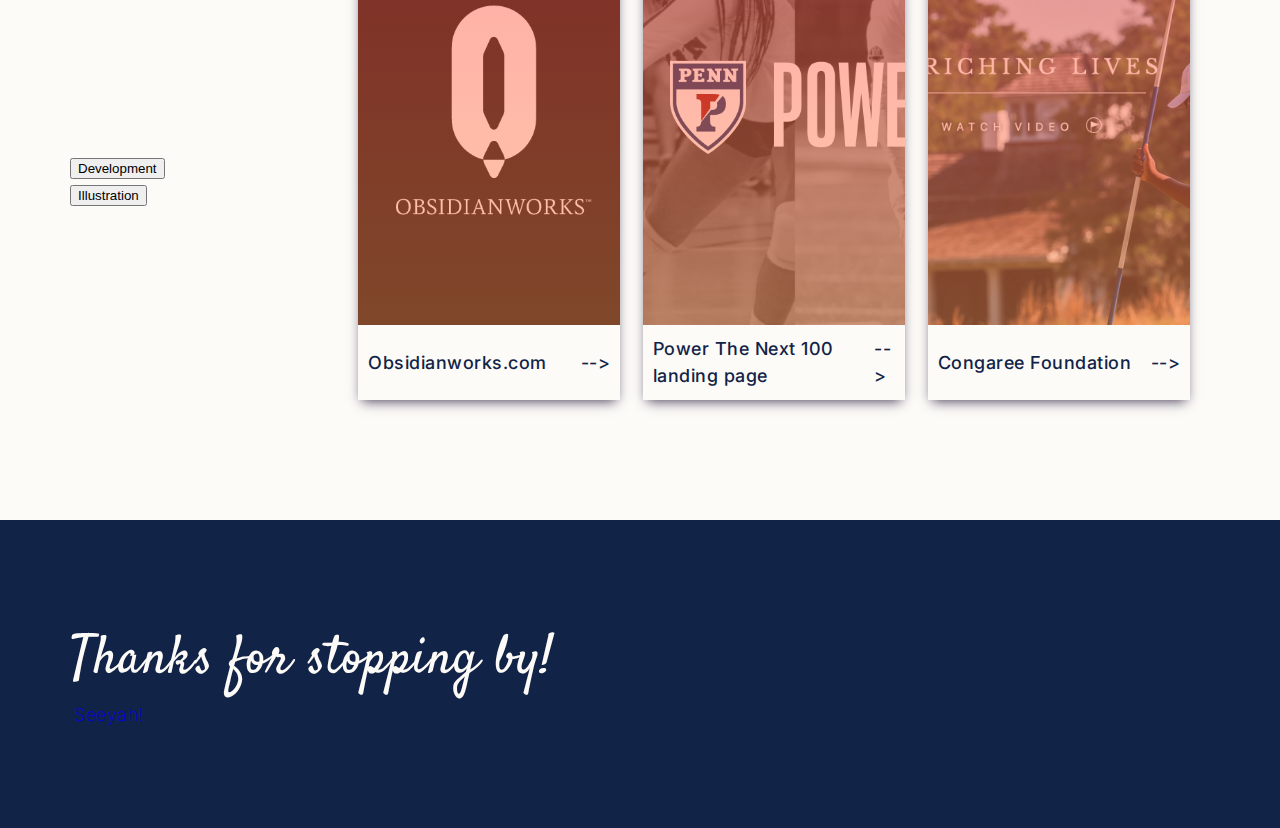
==== commit 46c9d7d2: "Added bar graph styles for skills. Removed / hid design sections" ====
--- a/index.html
+++ b/index.html
@@ -8,7 +8,7 @@
 
     <title>LizE Portfolio Site</title>
 </head>
-<body id="body">
+<body class="body">
     <header>
         <div class="container">
             <div class="header__menu">
@@ -26,10 +26,14 @@
                         <li>
                             <ul>
                                 <li>
-                                    <a class="light" href="#" target="_blank">( i )</a>
+                                    <a class="light" href="#" target="_blank">
+                                        <svg xmlns="http://www.w3.org/2000/svg" viewBox="0 0 496 512"><!-- Font Awesome Free 5.15.2 by @fontawesome - https://fontawesome.com License - https://fontawesome.com/license/free (Icons: CC BY 4.0, Fonts: SIL OFL 1.1, Code: MIT License) --><path d="M165.9 397.4c0 2-2.3 3.6-5.2 3.6-3.3.3-5.6-1.3-5.6-3.6 0-2 2.3-3.6 5.2-3.6 3-.3 5.6 1.3 5.6 3.6zm-31.1-4.5c-.7 2 1.3 4.3 4.3 4.9 2.6 1 5.6 0 6.2-2s-1.3-4.3-4.3-5.2c-2.6-.7-5.5.3-6.2 2.3zm44.2-1.7c-2.9.7-4.9 2.6-4.6 4.9.3 2 2.9 3.3 5.9 2.6 2.9-.7 4.9-2.6 4.6-4.6-.3-1.9-3-3.2-5.9-2.9zM244.8 8C106.1 8 0 113.3 0 252c0 110.9 69.8 205.8 169.5 239.2 12.8 2.3 17.3-5.6 17.3-12.1 0-6.2-.3-40.4-.3-61.4 0 0-70 15-84.7-29.8 0 0-11.4-29.1-27.8-36.6 0 0-22.9-15.7 1.6-15.4 0 0 24.9 2 38.6 25.8 21.9 38.6 58.6 27.5 72.9 20.9 2.3-16 8.8-27.1 16-33.7-55.9-6.2-112.3-14.3-112.3-110.5 0-27.5 7.6-41.3 23.6-58.9-2.6-6.5-11.1-33.3 2.6-67.9 20.9-6.5 69 27 69 27 20-5.6 41.5-8.5 62.8-8.5s42.8 2.9 62.8 8.5c0 0 48.1-33.6 69-27 13.7 34.7 5.2 61.4 2.6 67.9 16 17.7 25.8 31.5 25.8 58.9 0 96.5-58.9 104.2-114.8 110.5 9.2 7.9 17 22.9 17 46.4 0 33.7-.3 75.4-.3 83.6 0 6.5 4.6 14.4 17.3 12.1C428.2 457.8 496 362.9 496 252 496 113.3 383.5 8 244.8 8zM97.2 352.9c-1.3 1-1 3.3.7 5.2 1.6 1.6 3.9 2.3 5.2 1 1.3-1 1-3.3-.7-5.2-1.6-1.6-3.9-2.3-5.2-1zm-10.8-8.1c-.7 1.3.3 2.9 2.3 3.9 1.6 1 3.6.7 4.3-.7.7-1.3-.3-2.9-2.3-3.9-2-.6-3.6-.3-4.3.7zm32.4 35.6c-1.6 1.3-1 4.3 1.3 6.2 2.3 2.3 5.2 2.6 6.5 1 1.3-1.3.7-4.3-1.3-6.2-2.2-2.3-5.2-2.6-6.5-1zm-11.4-14.7c-1.6 1-1.6 3.6 0 5.9 1.6 2.3 4.3 3.3 5.6 2.3 1.6-1.3 1.6-3.9 0-6.2-1.4-2.3-4-3.3-5.6-2z"/></svg>
+                                    </a>
                                 </li>
                                 <li>
-                                    <a class="light" href="#" target="_blank">( i )</a>
+                                    <a class="light" href="#" target="_blank">
+                                        <svg xmlns="http://www.w3.org/2000/svg" viewBox="0 0 448 512"><!-- Font Awesome Free 5.15.2 by @fontawesome - https://fontawesome.com License - https://fontawesome.com/license/free (Icons: CC BY 4.0, Fonts: SIL OFL 1.1, Code: MIT License) --><path d="M100.28 448H7.4V148.9h92.88zM53.79 108.1C24.09 108.1 0 83.5 0 53.8a53.79 53.79 0 0 1 107.58 0c0 29.7-24.1 54.3-53.79 54.3zM447.9 448h-92.68V302.4c0-34.7-.7-79.2-48.29-79.2-48.29 0-55.69 37.7-55.69 76.7V448h-92.78V148.9h89.08v40.8h1.3c12.4-23.5 42.69-48.3 87.88-48.3 94 0 111.28 61.9 111.28 142.3V448z"/></svg>
+                                    </a>
                                 </li>
                             </ul>
                         </li>
@@ -47,41 +51,48 @@
         <div class="container">
             <div class="intro">
                 <h1 class="h1">LizE</h1>
-                <p>Development / Design / Illustration</p>
+                <p>Development / Illustration</p>
             </div>
             <div class="about">
                 <h2 class="h2">About</h2>
-                <p>I like to approach web development from a human-centric, artist&apos;s point-of view. Formally trained as a graphic designer, I stumbled into coding while working my first career job. I realized that the approach I had taken with design, close attention to detail, alignment and hierarchy, worked well with front end development. It was satisfying to see the collection of words arranged in a certain way could produce a flexible and seemingly endless world of possibilities.<br /><br />
-                As I move through my career, I have found that I am most drawn to the front end aspects of development. I enjoy creating and maintaining clean, simple components that can be reused again with minimal effort.
-                I also enjoy working with accessibility in development and running audits on work to make sure as many people can access what I am developing. I look forward to expanding my skills and meeting new challenges along this path that I have chosen.</p>
+                <div>
+                    <p>I like to approach web development from a human-centric, artist&apos;s point-of view. Formally trained as a graphic designer, I stumbled into coding while working my first career job. I realized that the approach I had taken with design, close attention to detail, alignment and hierarchy, worked well with front end development. It was satisfying to see the collection of words arranged in a certain way could produce a flexible and seemingly endless world of possibilities.</p>
+                    <p>As I move through my career, I have found that I am most drawn to the front end aspects of development. I enjoy creating and maintaining clean, simple components that can be reused again with minimal effort. I also enjoy working with accessibility in development and running audits on work to make sure as many people can access what I am developing. I look forward to expanding my skills and meeting new challenges along this path that I have chosen.</p>
+                </div>
             </div>
             <div class="skills">
                 <h3 class="h3">Skills</h3>
                 <div class="skills-row">
                     <div class="skills-dev">
                         <h4 class="h4">Development</h4>
-                        <ul>
-                            <li>
-                                <p><span>HTML</span> (Twig / Handlebars)</p>
-                            </li>
-                            <li>
-                                <p><span>CSS</span> (LESS / SASS)</p>
-                            </li>
-                            <li>
-                                <p><span>JavaScript</span> (ES6 / jQuery)</p>
-                            </li>
-                            <li>
-                                <p><span>PHP</span> (WordPress)</p>
-                            </li>
-                            <li>
-                                <p><span>Responsive Development</span></p>
-                            </li>
-                            <li>
-                                <p><span>Accessibility</span> (Audit / Implementation)</p>
-                            </li>
-                        </ul>
+                        <div>
+                            <ul>
+                                <li>HTML</li>
+                                <li class="skill-80">Twig / Handlebars / YAML</li>
+                                <li>CSS</li>
+                                <li>SASS / LESS</li>
+                            </ul>
+                            <ul>
+                                <li class="skill-60">JavaScript</li>
+                                <li class="skill-80">jQuery</li>
+                                <li class="skill-60">PHP (for WordPress)</li>
+                                <li class="skill-80">WordPress</li>
+                            </ul>
+                            <ul>
+                                <li>ModX</li>
+                                <li class="skill-40">Drupal</li>
+                                <li class="skill-40">Adobe Experience Manager</li>
+                                <li class="skill-80">Git / GitHub / GitLab</li>
+                            </ul>
+                            <ul>
+                                <li>Responsive Development</li>
+                                <li class="skill-80">Cross-Browser Testing</li>
+                                <li class="skill-60">Accessibility Audit / Implementation</li>
+                                <li class="skill-80">Email Development</li>
+                            </ul>
+                        </div>
                     </div>
-                    <div class="skills-des">
+                    <!-- <div class="skills-des">
                         <h4 class="h4">Design</h4>
                         <ul>
                             <li>
@@ -100,7 +111,7 @@
                                 <p><span>Iconography</span></p>
                             </li>
                         </ul>
-                    </div>
+                    </div> -->
                     <div class="skills-ill">
                         <h4 class="h4">Illustration</h4>
                         <ul>
@@ -127,20 +138,17 @@
                     <h2 class="h2">Selected Work</h2>
                     <ul>
                         <li>
-                            <a class="dark" href="#">Development</a>
-                        </li>
-                        <li>
-                            <a class="dark" href="#">Design</a>
-                        </li>
-                        <li>
-                            <a class="dark" href="#">Illustration</a>
+                            <button id="toggle__development" type="button" class="dark">Development</button>
+                        </li>
+                        <li>
+                            <button id="toggle__illustration" type="button" class="dark">Illustration</button>
                         </li>
                     </ul>
                 </nav>
                 <div class="portfolio__showcase">
                     <ul id="portfolio__development">
                         <li>
-                            <a class="dark" href="#">
+                            <a class="dark" href="work/obsidian.html">
                                 <img class="coverImage-m" src="/assets/images/work/dev-obsidian/obsidianCover_m.png" alt="" />
                                 <img class="coverImage-d" src="/assets/images/work/dev-obsidian/obsidianCover_d.png" alt="" />
                                 <span class="info">
@@ -150,7 +158,7 @@
                             </a>
                         </li>
                         <li>
-                            <a class="dark" href="#">
+                            <a class="dark" href="work/upenn.html">
                                 <img class="coverImage-m" src="/assets/images/work/dev-upenn/upennCover_m.png" alt="" />
                                 <img class="coverImage-d" src="/assets/images/work/dev-upenn/upennCover_d.png" alt="" />
                                 <span class="info">
@@ -160,40 +168,11 @@
                             </a>
                         </li>
                         <li>
-                            <a class="dark" href="#">
+                            <a class="dark" href="work/congaree.html">
                                 <img class="coverImage-m" src="/assets/images/work/dev-congaree/congareeCover_m.png" alt="" />
                                 <img class="coverImage-d" src="/assets/images/work/dev-congaree/congareeCover_d.png" alt="" />
                                 <span class="info">
                                     <p>Congaree Foundation</p>
-                                    <span class="btn-arrow">--></span>
-                                </span>
-                            </a>
-                        </li>
-                    </ul>
-                    <ul id="portfolio__design">
-                        <li>
-                            <a href="#">
-                                <img src="" alt="" />
-                                <span class="info">
-                                    <p>Title of the work</p>
-                                    <span class="btn-arrow">--></span>
-                                </span>
-                            </a>
-                        </li>
-                        <li>
-                            <a href="#">
-                                <img src="" alt="" />
-                                <span class="info">
-                                    <p>Title of the work</p>
-                                    <span class="btn-arrow">--></span>
-                                </span>
-                            </a>
-                        </li>
-                        <li>
-                            <a href="#">
-                                <img src="" alt="" />
-                                <span class="info">
-                                    <p>Title of the work</p>
                                     <span class="btn-arrow">--></span>
                                 </span>
                             </a>
@@ -237,7 +216,7 @@
                 <ul>
                     <li></li>
                     <li>
-                        <a herf="">Seeyah!</a>
+                        <a href="#">Seeyah!</a>
                     </li>
                 </ul>
             </div>
--- a/assets/styles/main.css
+++ b/assets/styles/main.css
@@ -98,6 +98,16 @@
   -webkit-transition: all 500ms ease-in-out 0s;
   -o-transition: all 500ms ease-in-out 0s;
 }
+html body .sr-only {
+  position: absolute;
+  width: 1px;
+  height: 1px;
+  padding: 0;
+  margin: -1px;
+  overflow: hidden;
+  clip: rect(0, 0, 0, 0);
+  border: 0;
+}
 html body .container {
   max-width: 1200px;
   margin: 0 auto;
@@ -397,6 +407,62 @@
   background-color: #ff9153;
   height: 30px;
 }
+html a.text__link--external {
+  font-weight: 500;
+  position: relative;
+  display: flex;
+  flex-direction: row;
+  align-items: center;
+  justify-content: flex-start;
+  padding-bottom: 3px;
+}
+html a.text__link--external::before {
+  content: " ";
+  display: block;
+  position: absolute;
+  bottom: 0px;
+  width: 0;
+  height: 2px;
+  background-color: #ff554f;
+  transition: width 300ms ease-in-out 0s;
+  -moz-transition: width 300ms ease-in-out 0s;
+  -webkit-transition: width 300ms ease-in-out 0s;
+  -o-transition: width 300ms ease-in-out 0s;
+}
+html a.text__link--external .box {
+  display: block;
+  position: relative;
+  width: 10px;
+  height: 10px;
+  border: 2px solid #ff554f;
+  border-radius: 2px;
+  margin-left: 10px;
+}
+html a.text__link--external .box span.arrow {
+  color: #fcfbf7 !important;
+}
+html a.text__link--external .box::before {
+  content: " ";
+  display: block;
+  position: absolute;
+  width: 8px;
+  height: 8px;
+  top: -3px;
+  right: -3px;
+  background-color: #433554;
+}
+html a.text__link--external .box .arrow {
+  display: block;
+  position: absolute;
+  transform: rotate(-45deg);
+  top: -12px;
+  right: -6px;
+  font-size: 1.4rem;
+  font-weight: 500;
+}
+html a.text__link--external:hover::before, html a.text__link--external:focus::before {
+  width: 100%;
+}
 html .header__nav > ul {
   position: fixed;
   left: 10%;
@@ -415,8 +481,46 @@
   -webkit-transition: all 500ms ease-in-out 0s;
   -o-transition: all 500ms ease-in-out 0s;
 }
-html .header__nav > ul li a.light {
+html .header__nav > ul li a {
   font-size: 6rem;
+  display: block;
+}
+html .header__nav > ul li:last-child ul {
+  margin-top: 30px;
+}
+html .header__nav > ul li:last-child ul li {
+  font-size: 0;
+  line-height: 0;
+  margin-right: 30px;
+  position: relative;
+  display: flex;
+  flex-direction: row;
+  align-items: flex-end;
+  justify-content: flex-start;
+}
+html .header__nav > ul li:last-child ul li a {
+  padding: 10px;
+  display: block;
+  width: 50px;
+  height: 50px;
+  border: 2px solid #fcfbf7;
+  border-radius: 50%;
+  opacity: 0.5;
+  display: flex;
+  flex-direction: column;
+  align-items: center;
+  justify-content: center;
+}
+html .header__nav > ul li:last-child ul li a::before {
+  content: none;
+}
+html .header__nav > ul li:last-child ul li a:hover, html .header__nav > ul li:last-child ul li a:focus {
+  border: 2px solid #ff9153;
+  opacity: 1;
+}
+html .header__nav > ul li:last-child ul li a svg {
+  width: 100%;
+  fill: #fcfbf7;
 }
 html #header__btn--toggle {
   display: inline-block;
@@ -600,6 +704,18 @@
   opacity: 0.5;
   z-index: -1;
 }
+html #landing .skills .skills-row ul li.skill-20::before {
+  width: 20%;
+}
+html #landing .skills .skills-row ul li.skill-40::before {
+  width: 40%;
+}
+html #landing .skills .skills-row ul li.skill-60::before {
+  width: 60%;
+}
+html #landing .skills .skills-row ul li.skill-80::before {
+  width: 80%;
+}
 html #landing .skills .skills-row ul li span {
   font-size: 2rem;
   font-weight: 500;
@@ -780,5 +896,550 @@
 html #portfolio .portfolio__showcase .info p {
   padding-right: 5px;
 }
+html .work {
+  background-image: radial-gradient(circle, #122348 0%, #061832 90%);
+}
+html .work__layout--1 .container {
+  display: flex;
+  flex-direction: column;
+  align-items: flex-start;
+  justify-content: center;
+}
+@media (min-width: 1025px) {
+  html .work__layout--1 .container {
+    display: flex;
+    flex-direction: row-re;
+    align-items: flex-start;
+    justify-content: space-between;
+  }
+}
+html .work__layout--1 .work__intro {
+  width: 100%;
+  position: relative;
+}
+@media (min-width: 769px) {
+  html .work__layout--1 .work__intro {
+    height: 700px;
+  }
+}
+@media (min-width: 1025px) {
+  html .work__layout--1 .work__intro {
+    width: calc(66.666% - 15px);
+    height: 900px;
+  }
+}
+html .work__layout--1 .work__intro img {
+  width: 100%;
+}
+html .work__layout--1 .work__intro a {
+  color: #fcfbf7;
+}
+html .work__layout--1 .work__intro .wrapper {
+  width: 100%;
+}
+html .work__layout--1 .work__intro .work__intro--d1 {
+  display: none;
+  aspect-ratio: 4/3;
+  overflow: hidden;
+}
+html .work__layout--1 .work__intro .work__intro--d1::after {
+  content: " ";
+  display: block;
+  position: absolute;
+  top: 0;
+  right: 0;
+  bottom: 0;
+  left: 0;
+  width: 100%;
+  height: 100%;
+  background-image: linear-gradient(180deg, #ff554f 10%, #ff9153 90%);
+  opacity: 0.5;
+}
+html .work__layout--1 .work__intro .work__intro--d1 img {
+  width: 140%;
+}
+@media (min-width: 769px) {
+  html .work__layout--1 .work__intro .work__intro--d1 {
+    display: block;
+    width: 33.3333%;
+    position: absolute;
+  }
+}
+@media (min-width: 1025px) {
+  html .work__layout--1 .work__intro .work__intro--d1 {
+    left: 0;
+  }
+}
+html .work__layout--1 .work__intro .work__intro--d2 {
+  aspect-ratio: 16/9;
+  overflow: hidden;
+}
+@media (min-width: 769px) {
+  html .work__layout--1 .work__intro .work__intro--d2 {
+    width: calc(100% - 30px);
+    position: absolute;
+    top: 30%;
+    left: 5%;
+  }
+  html .work__layout--1 .work__intro .work__intro--d2 img {
+    width: 125%;
+  }
+}
+@media (min-width: 1025px) {
+  html .work__layout--1 .work__intro .work__intro--d2 {
+    top: 18%;
+  }
+}
+html .work__layout--1 .work__intro .work__intro--info {
+  display: block;
+  background-color: #433554;
+  padding: 15px 15px 30px;
+  border-bottom: 2px solid #ff554f;
+  overflow: hidden;
+  position: relative;
+  box-shadow: 0px 10px 18px -4px #061832;
+}
+@media (min-width: 769px) {
+  html .work__layout--1 .work__intro .work__intro--info {
+    position: absolute;
+    bottom: 0;
+    right: 0;
+  }
+}
+@media (min-width: 1025px) {
+  html .work__layout--1 .work__intro .work__intro--info {
+    bottom: 20%;
+    right: 5%;
+  }
+}
+html .work__layout--1 .work__intro .work__intro--info ul {
+  display: flex;
+  flex-direction: column;
+  align-items: flex-start;
+  justify-content: flex-start;
+  position: relative;
+  z-index: 3;
+}
+html .work__layout--1 .work__intro .work__intro--info ul li {
+  font-size: 1.4rem;
+  display: flex;
+  flex-direction: row;
+  align-items: first-baseline;
+  justify-content: flex-start;
+}
+html .work__layout--1 .work__intro .work__intro--info ul li:last-child {
+  padding: 30px 0 0;
+  margin-bottom: 0;
+}
+html .work__layout--1 .work__intro .work__intro--info ul li:last-child a.text__link--external {
+  font-size: 1.8rem;
+}
+html .work__layout--1 .work__intro .work__intro--info ul li span {
+  font-weight: 500;
+  color: #ff9153;
+}
+html .work__layout--1 .work__about {
+  margin-top: 60px;
+  width: 100%;
+  background-color: rgba(252, 251, 247, 0.9);
+  color: #061832;
+  padding: 30px 15px 45px;
+}
+@media (min-width: 1025px) {
+  html .work__layout--1 .work__about {
+    width: calc(33.3333% - 15px);
+  }
+}
+html .work__layout--1 .work__about .work__about--heading {
+  position: relative;
+  margin-bottom: 30px;
+  position: relative;
+  z-index: 2;
+}
+html .work__layout--1 .work__about .work__about--heading::before {
+  content: " ";
+  display: block;
+  position: absolute;
+  bottom: 10px;
+  width: 100%;
+  height: 2px;
+  background-color: #ff554f;
+  z-index: -1;
+}
+html .work__layout--1 .work__about p {
+  font-size: 20px;
+  margin-bottom: 15px;
+}
+@media (min-width: 1025px) {
+  html .work__layout--1 .work__about p {
+    font-size: 1.6rem;
+  }
+}
+html .work__layout--2 .container {
+  display: flex;
+  flex-direction: column;
+  align-items: flex-start;
+  justify-content: center;
+}
+@media (min-width: 1025px) {
+  html .work__layout--2 .container {
+    display: flex;
+    flex-direction: row-reverse;
+    align-items: flex-start;
+    justify-content: space-between;
+  }
+}
+html .work__layout--2 .work__intro {
+  width: 100%;
+  position: relative;
+}
+@media (min-width: 769px) {
+  html .work__layout--2 .work__intro {
+    height: 800px;
+  }
+}
+@media (min-width: 1025px) {
+  html .work__layout--2 .work__intro {
+    width: calc(66.666% - 15px);
+    height: 900px;
+  }
+}
+html .work__layout--2 .work__intro img {
+  width: 100%;
+}
+html .work__layout--2 .work__intro a {
+  color: #fcfbf7;
+}
+html .work__layout--2 .work__intro .work__intro--d1 {
+  display: none;
+  aspect-ratio: 4/3;
+  overflow: hidden;
+  z-index: 2;
+}
+html .work__layout--2 .work__intro .work__intro--d1::after {
+  content: " ";
+  display: block;
+  position: absolute;
+  top: 0;
+  right: 0;
+  bottom: 0;
+  left: 0;
+  width: 100%;
+  height: 100%;
+  background-image: linear-gradient(180deg, #ff554f 10%, #ff9153 90%);
+  opacity: 0.5;
+}
+html .work__layout--2 .work__intro .work__intro--d1 img {
+  width: 140%;
+}
+@media (min-width: 769px) {
+  html .work__layout--2 .work__intro .work__intro--d1 {
+    display: block;
+    width: 33.3333%;
+    position: absolute;
+    bottom: 15%;
+    right: 8%;
+    z-index: 1;
+  }
+}
+@media (min-width: 1025px) {
+  html .work__layout--2 .work__intro .work__intro--d1 {
+    right: 10%;
+    bottom: 20%;
+  }
+}
+html .work__layout--2 .work__intro .work__intro--d2 {
+  aspect-ratio: 16/9;
+  overflow: hidden;
+}
+@media (min-width: 769px) {
+  html .work__layout--2 .work__intro .work__intro--d2 {
+    position: absolute;
+    width: 100%;
+    margin: 0 auto;
+  }
+  html .work__layout--2 .work__intro .work__intro--d2 img {
+    width: 100%;
+  }
+}
+@media (min-width: 1025px) {
+  html .work__layout--2 .work__intro .work__intro--d2 {
+    top: 60px;
+  }
+}
+html .work__layout--2 .work__intro .work__intro--info {
+  display: block;
+  background-color: #433554;
+  padding: 15px 15px 30px;
+  border-bottom: 2px solid #ff554f;
+  overflow: hidden;
+  position: relative;
+  box-shadow: 0px 10px 18px -4px #061832;
+  z-index: 3;
+}
+@media (min-width: 769px) {
+  html .work__layout--2 .work__intro .work__intro--info {
+    position: absolute;
+    bottom: 0;
+    left: 10%;
+    width: 50%;
+  }
+}
+@media (min-width: 1025px) {
+  html .work__layout--2 .work__intro .work__intro--info {
+    bottom: 33%;
+    left: 15px;
+    width: 75%;
+  }
+}
+html .work__layout--2 .work__intro .work__intro--info ul {
+  display: flex;
+  flex-direction: column;
+  align-items: flex-start;
+  justify-content: flex-start;
+  position: relative;
+  z-index: 3;
+}
+html .work__layout--2 .work__intro .work__intro--info ul li {
+  margin-bottom: 15px;
+  font-size: 1.4rem;
+  display: flex;
+  flex-direction: row;
+  align-items: first-baseline;
+  justify-content: flex-start;
+}
+html .work__layout--2 .work__intro .work__intro--info ul li:last-child {
+  padding: 30px 0 0;
+  margin-bottom: 0;
+}
+html .work__layout--2 .work__intro .work__intro--info ul li:last-child a.text__link--external {
+  font-size: 1.8rem;
+}
+html .work__layout--2 .work__intro .work__intro--info ul li span {
+  font-weight: 500;
+  color: #ff9153;
+}
+html .work__layout--2 .work__about {
+  margin-top: 60px;
+  width: 100%;
+  background-color: rgba(252, 251, 247, 0.9);
+  color: #061832;
+  padding: 30px 15px 45px;
+}
+@media (min-width: 1025px) {
+  html .work__layout--2 .work__about {
+    width: calc(33.3333% - 15px);
+  }
+}
+html .work__layout--2 .work__about .work__about--heading {
+  position: relative;
+  margin-bottom: 30px;
+  position: relative;
+  z-index: 2;
+}
+html .work__layout--2 .work__about .work__about--heading::before {
+  content: " ";
+  display: block;
+  position: absolute;
+  bottom: 10px;
+  width: 100%;
+  height: 2px;
+  background-color: #ff554f;
+  z-index: -1;
+}
+html .work__layout--2 .work__about p {
+  font-size: 20px;
+  margin-bottom: 15px;
+}
+@media (min-width: 1025px) {
+  html .work__layout--2 .work__about p {
+    font-size: 1.6rem;
+  }
+}
+html .work__layout--3 .container {
+  display: flex;
+  flex-direction: column;
+  align-items: flex-start;
+  justify-content: center;
+}
+@media (min-width: 1025px) {
+  html .work__layout--3 .container {
+    display: flex;
+    flex-direction: row-reverse;
+    align-items: center;
+    justify-content: space-between;
+  }
+}
+html .work__layout--3 .work__intro {
+  width: 100%;
+  position: relative;
+}
+@media (min-width: 769px) {
+  html .work__layout--3 .work__intro {
+    height: 800px;
+  }
+}
+@media (min-width: 1025px) {
+  html .work__layout--3 .work__intro {
+    width: calc(66.666% - 15px);
+    height: 900px;
+  }
+}
+html .work__layout--3 .work__intro img {
+  width: 100%;
+}
+html .work__layout--3 .work__intro a {
+  color: #fcfbf7;
+}
+html .work__layout--3 .work__intro .work__intro--d1 {
+  display: none;
+  aspect-ratio: 4/3;
+  overflow: hidden;
+  z-index: 2;
+}
+html .work__layout--3 .work__intro .work__intro--d1::after {
+  content: " ";
+  display: block;
+  position: absolute;
+  top: 0;
+  right: 0;
+  bottom: 0;
+  left: 0;
+  width: 100%;
+  height: 100%;
+  background-image: linear-gradient(180deg, #ff554f 10%, #ff9153 90%);
+  opacity: 0.5;
+}
+html .work__layout--3 .work__intro .work__intro--d1 img {
+  width: 140%;
+}
+@media (min-width: 769px) {
+  html .work__layout--3 .work__intro .work__intro--d1 {
+    display: block;
+    width: 33.3333%;
+    position: absolute;
+    bottom: 15%;
+    right: 8%;
+    z-index: 4;
+  }
+}
+@media (min-width: 1025px) {
+  html .work__layout--3 .work__intro .work__intro--d1 {
+    right: 5%;
+    bottom: 37%;
+  }
+}
+html .work__layout--3 .work__intro .work__intro--d2 {
+  aspect-ratio: 16/9;
+  overflow: hidden;
+}
+@media (min-width: 769px) {
+  html .work__layout--3 .work__intro .work__intro--d2 {
+    position: absolute;
+    width: 100%;
+    margin: 0 auto;
+  }
+  html .work__layout--3 .work__intro .work__intro--d2 img {
+    width: 100%;
+  }
+}
+@media (min-width: 1025px) {
+  html .work__layout--3 .work__intro .work__intro--d2 {
+    top: 60px;
+  }
+}
+html .work__layout--3 .work__intro .work__intro--info {
+  display: block;
+  background-color: #433554;
+  padding: 15px 15px 30px;
+  border-bottom: 2px solid #ff554f;
+  overflow: hidden;
+  position: relative;
+  box-shadow: 0px 10px 18px -4px #061832;
+  z-index: 3;
+}
+@media (min-width: 769px) {
+  html .work__layout--3 .work__intro .work__intro--info {
+    position: absolute;
+    bottom: 0;
+    left: 10%;
+    width: 50%;
+  }
+}
+@media (min-width: 1025px) {
+  html .work__layout--3 .work__intro .work__intro--info {
+    bottom: 20%;
+    left: 45px;
+    width: 75%;
+    padding: 30px 30px 60px;
+  }
+}
+html .work__layout--3 .work__intro .work__intro--info ul {
+  display: flex;
+  flex-direction: column;
+  align-items: flex-start;
+  justify-content: flex-start;
+  position: relative;
+  z-index: 3;
+}
+html .work__layout--3 .work__intro .work__intro--info ul li {
+  margin-bottom: 15px;
+  font-size: 1.4rem;
+  display: flex;
+  flex-direction: row;
+  align-items: first-baseline;
+  justify-content: flex-start;
+}
+html .work__layout--3 .work__intro .work__intro--info ul li:last-child {
+  padding: 30px 0 0;
+  margin-bottom: 0;
+}
+html .work__layout--3 .work__intro .work__intro--info ul li:last-child a.text__link--external {
+  font-size: 1.8rem;
+}
+html .work__layout--3 .work__intro .work__intro--info ul li span {
+  font-weight: 500;
+  color: #ff9153;
+}
+html .work__layout--3 .work__about {
+  margin-top: 60px;
+  width: 100%;
+  background-color: rgba(252, 251, 247, 0.9);
+  color: #061832;
+  padding: 30px 15px 45px;
+}
+@media (min-width: 1025px) {
+  html .work__layout--3 .work__about {
+    width: calc(33.3333% - 15px);
+  }
+}
+html .work__layout--3 .work__about .work__about--heading {
+  position: relative;
+  margin-bottom: 30px;
+  position: relative;
+  z-index: 2;
+}
+html .work__layout--3 .work__about .work__about--heading::before {
+  content: " ";
+  display: block;
+  position: absolute;
+  bottom: 10px;
+  width: 100%;
+  height: 2px;
+  background-color: #ff554f;
+  z-index: -1;
+}
+html .work__layout--3 .work__about p {
+  font-size: 20px;
+  margin-bottom: 15px;
+}
+@media (min-width: 1025px) {
+  html .work__layout--3 .work__about p {
+    font-size: 1.6rem;
+  }
+}
+html #devObs .work__intro--d2 {
+  border: 1px solid #444;
+}
 
 /*# sourceMappingURL=main.css.map */
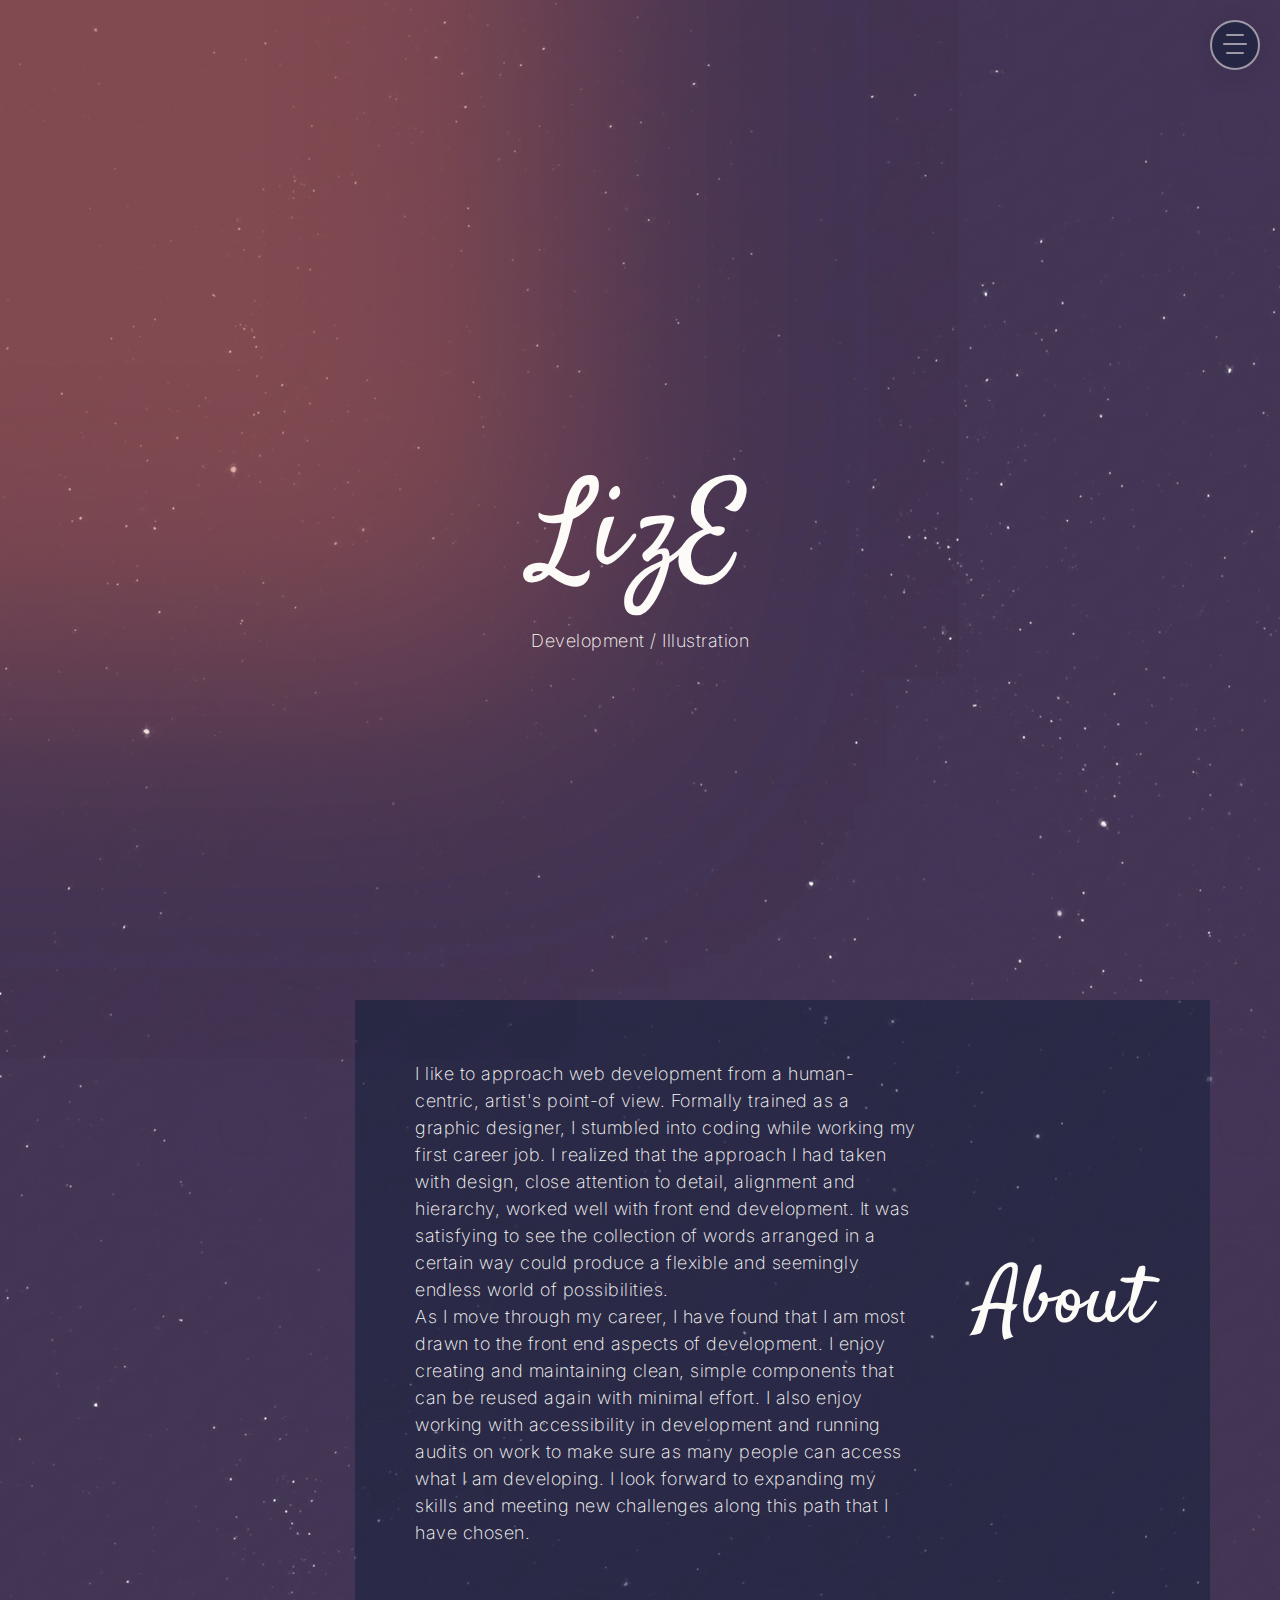
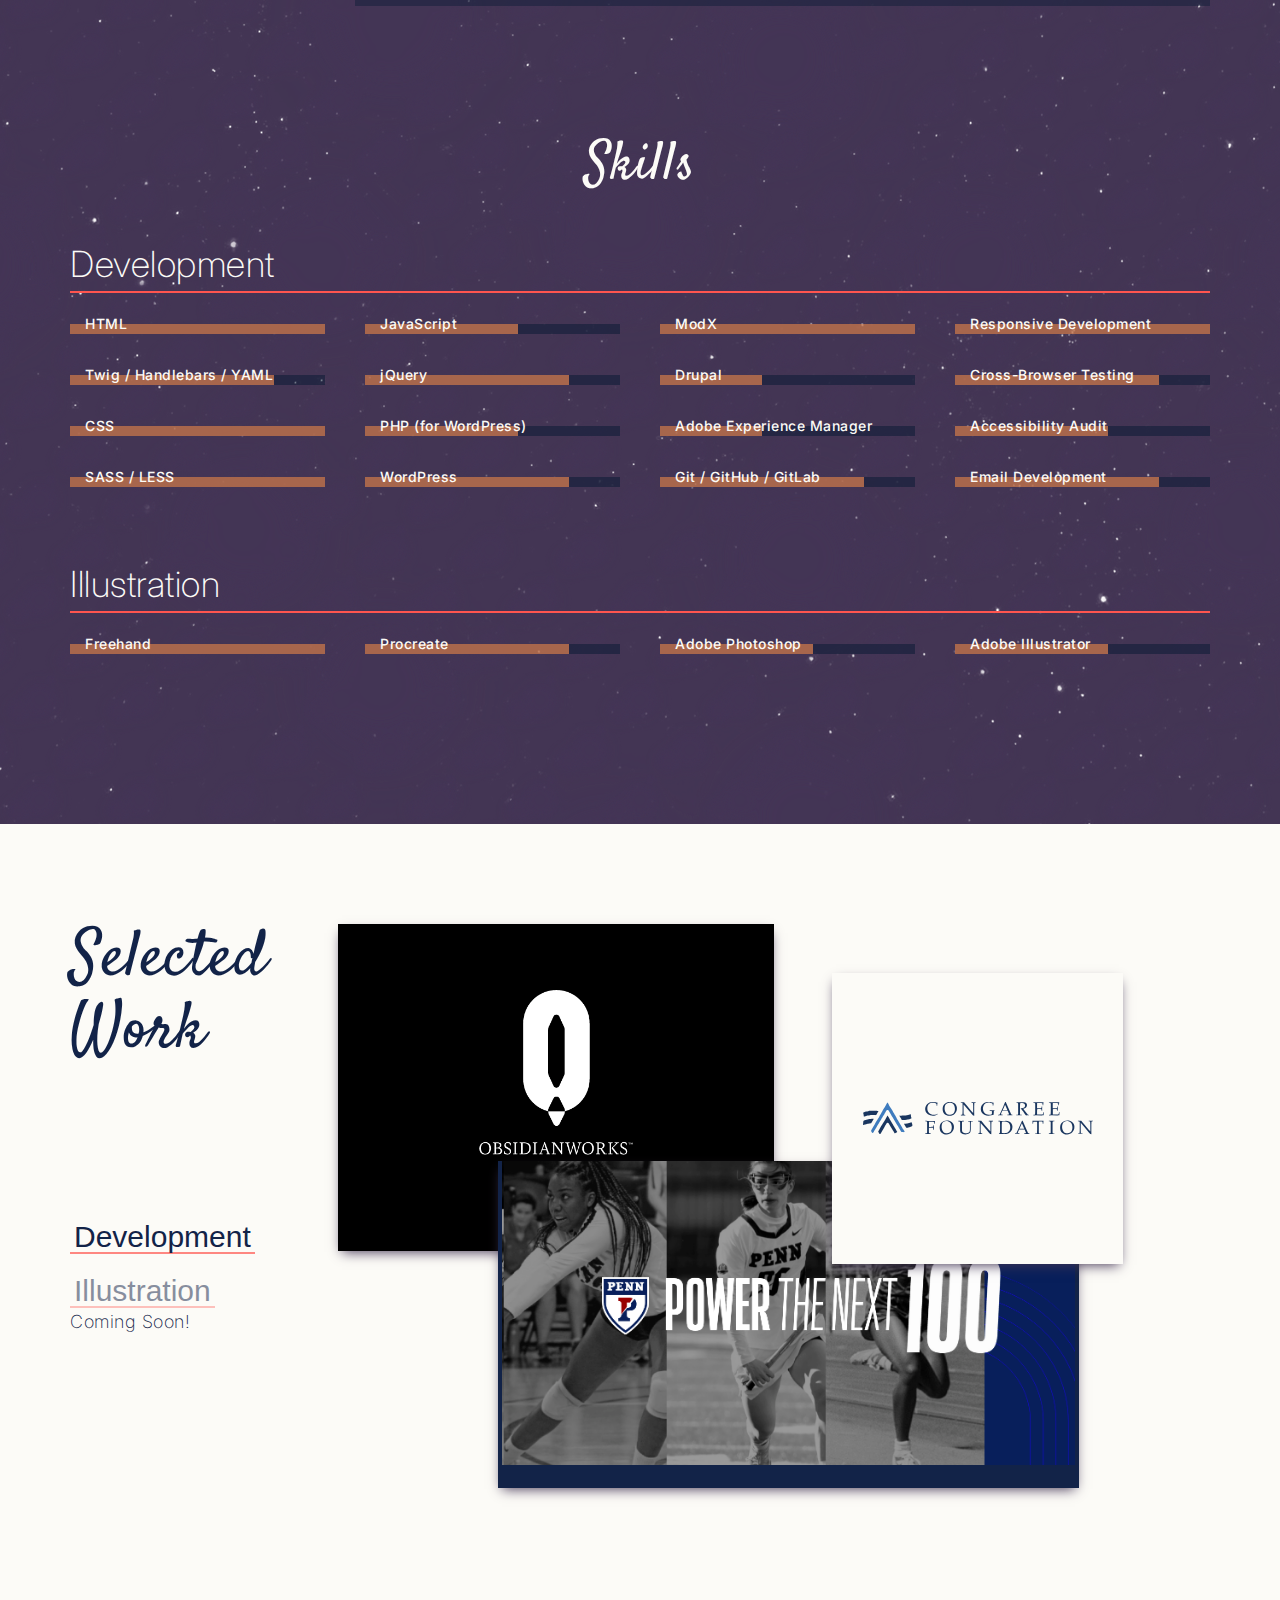
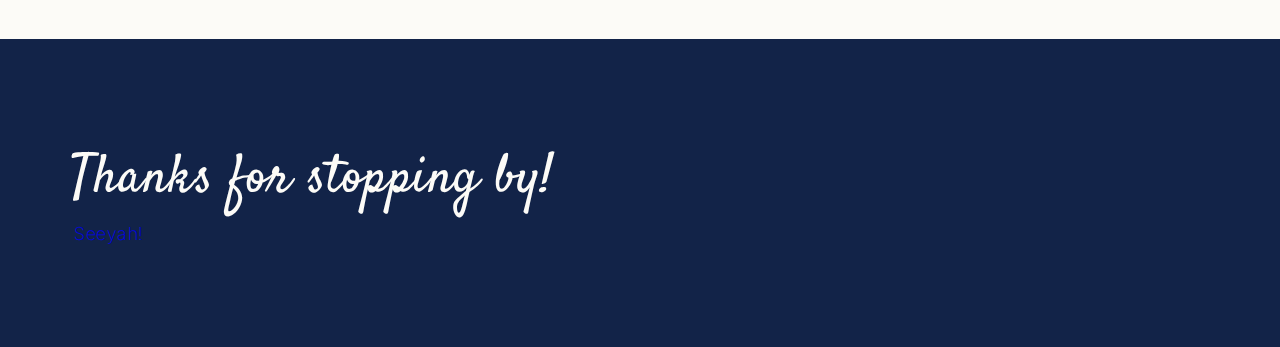
==== commit bd1fa982: "Finished Skills section. Completed change of showcase section" ====
--- a/index.html
+++ b/index.html
@@ -65,66 +65,47 @@
                 <div class="skills-row">
                     <div class="skills-dev">
                         <h4 class="h4">Development</h4>
-                        <div>
-                            <ul>
-                                <li>HTML</li>
-                                <li class="skill-80">Twig / Handlebars / YAML</li>
-                                <li>CSS</li>
-                                <li>SASS / LESS</li>
-                            </ul>
-                            <ul>
-                                <li class="skill-60">JavaScript</li>
-                                <li class="skill-80">jQuery</li>
-                                <li class="skill-60">PHP (for WordPress)</li>
-                                <li class="skill-80">WordPress</li>
-                            </ul>
-                            <ul>
-                                <li>ModX</li>
-                                <li class="skill-40">Drupal</li>
-                                <li class="skill-40">Adobe Experience Manager</li>
-                                <li class="skill-80">Git / GitHub / GitLab</li>
-                            </ul>
-                            <ul>
-                                <li>Responsive Development</li>
-                                <li class="skill-80">Cross-Browser Testing</li>
-                                <li class="skill-60">Accessibility Audit / Implementation</li>
-                                <li class="skill-80">Email Development</li>
-                            </ul>
+                        <div class="scroll-wrapper">
+                            <div class="wrapper">
+                                <ul>
+                                    <li><span>HTML</span></li>
+                                    <li class="skill-80"><span>Twig / Handlebars / YAML</span></li>
+                                    <li><span>CSS</span></li>
+                                    <li><span>SASS / LESS</span></li>
+                                </ul>
+                                <ul>
+                                    <li class="skill-60"><span>JavaScript</span></li>
+                                    <li class="skill-80"><span>jQuery</span></li>
+                                    <li class="skill-60"><span>PHP (for WordPress)</span></li>
+                                    <li class="skill-80"><span>WordPress</span></li>
+                                </ul>
+                                <ul>
+                                    <li><span>ModX</span></li>
+                                    <li class="skill-40"><span>Drupal</span></li>
+                                    <li class="skill-40"><span>Adobe Experience Manager</span></li>
+                                    <li class="skill-80"><span>Git / GitHub / GitLab</span></li>
+                                </ul>
+                                <ul>
+                                    <li><span>Responsive Development</span></li>
+                                    <li class="skill-80"><span>Cross-Browser Testing</span></li>
+                                    <li class="skill-60"><span>Accessibility Audit</span></li>
+                                    <li class="skill-80"><span>Email Development</span></li>
+                                </ul>
+                            </div>
                         </div>
                     </div>
-                    <!-- <div class="skills-des">
-                        <h4 class="h4">Design</h4>
-                        <ul>
-                            <li>
-                                <p><span>Adobe Creative Suite</span><br /> (Photoshop / Illustrator / InDesign)</p>
-                            </li>
-                            <li>
-                                <p><span>UI Design</span></p>
-                            </li>
-                            <li>
-                                <p><span>Responsive Web Design</span></p>
-                            </li>
-                            <li>
-                                <p><span>Information Design</span></p>
-                            </li>
-                            <li>
-                                <p><span>Iconography</span></p>
-                            </li>
-                        </ul>
-                    </div> -->
                     <div class="skills-ill">
                         <h4 class="h4">Illustration</h4>
-                        <ul>
-                            <li>
-                                <p><span>Freehand</span> (Pencil / Charcoal)</p>
-                            </li>
-                            <li>
-                                <p><span>Digital</span><br />(Illustrator / Photoshop / Procreate)</p>
-                            </li>
-                            <li>
-                                <p><span>Symbols / Icons</span></p>
-                            </li>
-                        </ul>
+                        <div class="scroll-wrapper">
+                            <div class="wrapper">
+                                <ul>
+                                    <li><span>Freehand</span></li>
+                                    <li class="skill-80"><span>Procreate</span></li>
+                                    <li class="skill-60"><span>Adobe Photoshop</span></li>
+                                    <li class="skill-60"><span>Adobe Illustrator</span></li>
+                                </ul>
+                            </div>
+                        </div>
                     </div>
                 </div>
             </div>
@@ -141,44 +122,42 @@
                             <button id="toggle__development" type="button" class="dark">Development</button>
                         </li>
                         <li>
-                            <button id="toggle__illustration" type="button" class="dark">Illustration</button>
+                            <button id="toggle__illustration" type="button" class="dark" disabled="disabled">Illustration</button>
+                            <p>Coming Soon!</p>
                         </li>
                     </ul>
                 </nav>
                 <div class="portfolio__showcase">
                     <ul id="portfolio__development">
                         <li>
-                            <a class="dark" href="work/obsidian.html">
-                                <img class="coverImage-m" src="/assets/images/work/dev-obsidian/obsidianCover_m.png" alt="" />
-                                <img class="coverImage-d" src="/assets/images/work/dev-obsidian/obsidianCover_d.png" alt="" />
-                                <span class="info">
+                            <a href="work/obsidian.html">
+                                <img class="coverImage" src="/assets/images/work/dev-obsidian/obsidianCover4-3.png" alt="" />
+                                <!-- <span class="info">
                                     <p>Obsidianworks.com</p>
-                                    <span class="btn-arrow">--></span>
-                                </span>
+                                    <span class="btn-arrow"></span>
+                                </span> -->
                             </a>
                         </li>
                         <li>
                             <a class="dark" href="work/upenn.html">
-                                <img class="coverImage-m" src="/assets/images/work/dev-upenn/upennCover_m.png" alt="" />
-                                <img class="coverImage-d" src="/assets/images/work/dev-upenn/upennCover_d.png" alt="" />
-                                <span class="info">
+                                <img class="coverImage" src="/assets/images/work/dev-upenn/upennCover_m.png" alt="" />
+                                <!-- <span class="info">
                                     <p>Power The Next 100 landing page</p>
-                                    <span class="btn-arrow">--></span>
-                                </span>
+                                    <span class="btn-arrow"></span>
+                                </span> -->
                             </a>
                         </li>
                         <li>
                             <a class="dark" href="work/congaree.html">
-                                <img class="coverImage-m" src="/assets/images/work/dev-congaree/congareeCover_m.png" alt="" />
-                                <img class="coverImage-d" src="/assets/images/work/dev-congaree/congareeCover_d.png" alt="" />
-                                <span class="info">
+                                <img class="coverImage" src="/assets/images/work/dev-congaree/congareeLogo.svg" alt="" />
+                                <!-- <span class="info">
                                     <p>Congaree Foundation</p>
-                                    <span class="btn-arrow">--></span>
-                                </span>
+                                    <span class="btn-arrow"></span>
+                                </span> -->
                             </a>
                         </li>
                     </ul>
-                    <ul id="portfolio__illustration">
+                    <!-- <ul id="portfolio__illustration">
                         <li>
                             <a class="light" href="#">
                                 <img src="" alt="" />
@@ -192,7 +171,7 @@
                                 <img src="" alt="" />
                                 <span class="info">
                                     <p>Title of the work</p>
-                                    <span class="btn-arrow">--></span>
+                                    <span class="btn-arrow"></span>
                                 </span>
                             </a>
                         </li>
@@ -201,11 +180,11 @@
                                 <img src="" alt="" />
                                 <span class="info">
                                     <p>Title of the work</p>
-                                    <span class="btn-arrow">--></span>
+                                    <span class="btn-arrow"></span>
                                 </span>
                             </a>
                         </li>
-                    </ul>
+                    </ul> -->
                 </div>
                 
             </div>
--- a/assets/styles/main.css
+++ b/assets/styles/main.css
@@ -346,16 +346,19 @@
 html .h1 {
   font-size: 10rem;
 }
-html a {
+html a, html button {
   padding: 0 4px;
   font-weight: 200;
   text-decoration: none;
-}
-html a.dark {
+  outline: none;
+  background-color: transparent;
+  border: 0px;
+}
+html a.dark, html button.dark {
   color: #122348;
   position: relative;
 }
-html a.dark::before {
+html a.dark::before, html button.dark::before {
   content: " ";
   position: absolute;
   display: block;
@@ -372,18 +375,18 @@
   -webkit-transition: all 300ms ease-in-out 0s;
   -o-transition: all 300ms ease-in-out 0s;
 }
-html a.dark:hover, html a.dark:focus {
+html a.dark:hover, html a.dark:focus, html button.dark:hover, html button.dark:focus {
   color: #122348;
 }
-html a.dark:hover::before, html a.dark:focus::before {
+html a.dark:hover::before, html a.dark:focus::before, html button.dark:hover::before, html button.dark:focus::before {
   background-color: #ff9153;
   height: 15px;
 }
-html a.light {
+html a.light, html button.light {
   color: #fcfbf7;
   position: relative;
 }
-html a.light::before {
+html a.light::before, html button.light::before {
   content: " ";
   position: absolute;
   display: block;
@@ -400,14 +403,14 @@
   -webkit-transition: all 500ms ease-in-out 0s;
   -o-transition: all 500ms ease-in-out 0s;
 }
-html a.light:hover, html a.light:focus {
+html a.light:hover, html a.light:focus, html button.light:hover, html button.light:focus {
   color: #fcfbf7;
 }
-html a.light:hover::before, html a.light:focus::before {
+html a.light:hover::before, html a.light:focus::before, html button.light:hover::before, html button.light:focus::before {
   background-color: #ff9153;
   height: 30px;
 }
-html a.text__link--external {
+html a.text__link--external, html button.text__link--external {
   font-weight: 500;
   position: relative;
   display: flex;
@@ -416,7 +419,7 @@
   justify-content: flex-start;
   padding-bottom: 3px;
 }
-html a.text__link--external::before {
+html a.text__link--external::before, html button.text__link--external::before {
   content: " ";
   display: block;
   position: absolute;
@@ -429,7 +432,7 @@
   -webkit-transition: width 300ms ease-in-out 0s;
   -o-transition: width 300ms ease-in-out 0s;
 }
-html a.text__link--external .box {
+html a.text__link--external .box, html button.text__link--external .box {
   display: block;
   position: relative;
   width: 10px;
@@ -438,10 +441,10 @@
   border-radius: 2px;
   margin-left: 10px;
 }
-html a.text__link--external .box span.arrow {
+html a.text__link--external .box span.arrow, html button.text__link--external .box span.arrow {
   color: #fcfbf7 !important;
 }
-html a.text__link--external .box::before {
+html a.text__link--external .box::before, html button.text__link--external .box::before {
   content: " ";
   display: block;
   position: absolute;
@@ -451,7 +454,7 @@
   right: -3px;
   background-color: #433554;
 }
-html a.text__link--external .box .arrow {
+html a.text__link--external .box .arrow, html button.text__link--external .box .arrow {
   display: block;
   position: absolute;
   transform: rotate(-45deg);
@@ -460,7 +463,7 @@
   font-size: 1.4rem;
   font-weight: 500;
 }
-html a.text__link--external:hover::before, html a.text__link--external:focus::before {
+html a.text__link--external:hover::before, html a.text__link--external:focus::before, html button.text__link--external:hover::before, html button.text__link--external:focus::before {
   width: 100%;
 }
 html .header__nav > ul {
@@ -666,17 +669,6 @@
   width: 100%;
   margin-bottom: 40px;
 }
-@media (min-width: 1025px) {
-  html #landing .skills .skills-row {
-    display: flex;
-    flex-direction: row;
-    align-items: flex-start;
-    justify-content: space-between;
-  }
-  html #landing .skills .skills-row > div {
-    width: calc(33.3333% - 30px);
-  }
-}
 html #landing .skills .skills-row h4 {
   margin-bottom: 20px;
   border-bottom: 2px solid #ff554f;
@@ -686,12 +678,14 @@
   flex-direction: column;
   align-items: flex-start;
   justify-content: center;
+  width: calc(25% - 30px);
 }
 html #landing .skills .skills-row ul li {
   margin-bottom: 30px;
   position: relative;
   width: 100%;
-  font-size: 1.6rem;
+  font-size: 1.4rem;
+  font-weight: 500;
 }
 html #landing .skills .skills-row ul li::before {
   content: " ";
@@ -700,25 +694,89 @@
   bottom: 0;
   width: 100%;
   height: 50%;
-  background-color: #ff9153;
+  background-color: #061832;
   opacity: 0.5;
   z-index: -1;
 }
-html #landing .skills .skills-row ul li.skill-20::before {
+html #landing .skills .skills-row ul li.skill-20 span::before {
   width: 20%;
 }
-html #landing .skills .skills-row ul li.skill-40::before {
+html #landing .skills .skills-row ul li.skill-40 span::before {
   width: 40%;
 }
-html #landing .skills .skills-row ul li.skill-60::before {
+html #landing .skills .skills-row ul li.skill-60 span::before {
   width: 60%;
 }
-html #landing .skills .skills-row ul li.skill-80::before {
+html #landing .skills .skills-row ul li.skill-80 span::before {
   width: 80%;
 }
 html #landing .skills .skills-row ul li span {
-  font-size: 2rem;
-  font-weight: 500;
+  display: block;
+  width: 100%;
+  padding-left: 15px;
+}
+html #landing .skills .skills-row ul li span::before {
+  content: " ";
+  display: block;
+  position: absolute;
+  bottom: 0;
+  left: 0;
+  width: 100%;
+  height: 50%;
+  background-color: #ff9153;
+  opacity: 0.6;
+  z-index: -1;
+}
+html #landing .skills .skills-row .scroll-wrapper {
+  overflow-x: scroll;
+  position: relative;
+  border-right: 2px solid rgba(18, 35, 72, 0.6);
+}
+@media (min-width: 769px) {
+  html #landing .skills .skills-row .scroll-wrapper {
+    overflow-x: initial;
+    border-right: 0px;
+  }
+}
+html #landing .skills .skills-row .wrapper {
+  display: flex;
+  flex-direction: row;
+  align-items: center;
+  justify-content: space-between;
+  width: 1200px;
+  padding-right: 30px;
+}
+@media (min-width: 769px) {
+  html #landing .skills .skills-row .wrapper {
+    width: 100%;
+    padding-right: 0;
+  }
+}
+@media (min-width: 769px) {
+  html #landing .skills .skills-row .skills-dev .scroll-wrapper .wrapper {
+    flex-wrap: wrap;
+  }
+  html #landing .skills .skills-row .skills-dev .scroll-wrapper .wrapper ul {
+    width: calc(50% - 30px);
+  }
+}
+@media (min-width: 1025px) {
+  html #landing .skills .skills-row .skills-dev .scroll-wrapper .wrapper {
+    flex-wrap: nowrap;
+  }
+  html #landing .skills .skills-row .skills-dev .scroll-wrapper .wrapper ul {
+    width: calc(25% - 30px);
+  }
+}
+html #landing .skills .skills-row .skills-ill ul {
+  display: flex;
+  flex-direction: row;
+  align-items: center;
+  justify-content: space-between;
+  width: 100%;
+}
+html #landing .skills .skills-row .skills-ill ul li {
+  width: calc(25% - 30px);
 }
 html #portfolio {
   background-color: #fcfbf7;
@@ -758,21 +816,22 @@
     margin-bottom: 0;
   }
 }
-html #portfolio nav ul li a.dark {
+html #portfolio nav ul li {
+  margin-bottom: 20px;
+}
+html #portfolio nav ul li button.dark {
   text-decoration: none;
   font-size: 3rem;
 }
-html #portfolio nav ul li a.dark:hover::before, html #portfolio nav ul li a.dark:focus::before {
+html #portfolio nav ul li button.dark:hover::before, html #portfolio nav ul li button.dark:focus::before {
   height: 15px;
 }
+html #portfolio nav ul li button.dark:disabled {
+  opacity: 0.5;
+}
 html #portfolio .portfolio__showcase {
   width: 100%;
-  min-height: 550px;
-  position: relative;
-  display: flex;
-  flex-direction: column;
-  align-items: center;
-  justify-content: center;
+  position: relative;
 }
 @media (min-width: 1025px) {
   html #portfolio .portfolio__showcase {
@@ -796,7 +855,13 @@
     align-items: stretch;
     justify-content: space-between;
     flex-wrap: wrap;
-    padding: 0 20px;
+    min-height: 675px;
+    position: relative;
+  }
+}
+@media (min-width: 1025px) {
+  html #portfolio .portfolio__showcase > ul {
+    min-height: 615px;
   }
 }
 html #portfolio .portfolio__showcase > ul > li {
@@ -806,78 +871,64 @@
   margin-bottom: 20px;
   box-shadow: 0px 5px 12px -4px #433554;
 }
+html #portfolio .portfolio__showcase > ul > li:first-child {
+  background-color: #000;
+}
+html #portfolio .portfolio__showcase > ul > li:first-child a {
+  aspect-ratio: 4/3;
+}
+@media (min-width: 769px) {
+  html #portfolio .portfolio__showcase > ul > li:first-child {
+    width: 50%;
+  }
+}
+html #portfolio .portfolio__showcase > ul > li:nth-child(2) a {
+  aspect-ratio: 16/9;
+}
+@media (min-width: 769px) {
+  html #portfolio .portfolio__showcase > ul > li:nth-child(2) {
+    position: absolute;
+    width: 66.6666%;
+    height: auto;
+    bottom: 5%;
+    right: 15%;
+  }
+}
 html #portfolio .portfolio__showcase > ul > li:last-child {
-  margin: 0 auto;
-}
-@media (min-width: 769px) {
-  html #portfolio .portfolio__showcase > ul > li {
-    width: calc(50% - 15px);
-  }
-}
-@media (min-width: 1025px) {
-  html #portfolio .portfolio__showcase > ul > li {
-    height: 100%;
-    width: calc(33.333% - 15px);
-  }
+  background-color: #fcfbf7;
+}
+@media (min-width: 769px) {
   html #portfolio .portfolio__showcase > ul > li:last-child {
-    margin: initial;
-  }
-}
-html #portfolio .portfolio__showcase > ul > li > a {
+    width: 33.3333%;
+    height: auto;
+    position: absolute;
+    top: 5%;
+    right: 10%;
+  }
+}
+@media (min-width: 1025px) {
+  html #portfolio .portfolio__showcase > ul > li:last-child {
+    top: 8%;
+  }
+}
+html #portfolio .portfolio__showcase > ul > li:last-child a {
+  aspect-ratio: 2/1;
   display: flex;
   flex-direction: column;
   align-items: center;
-  justify-content: flex-end;
-  aspect-ratio: 4/3;
-  padding: 0;
-  position: relative;
-}
-@media (min-width: 1025px) {
-  html #portfolio .portfolio__showcase > ul > li > a {
-    aspect-ratio: 9/20;
-  }
-}
-html #portfolio .portfolio__showcase > ul > li > a.light::before {
-  z-index: initial;
-}
-html #portfolio .portfolio__showcase > ul > li > a::after {
-  content: " ";
-  display: block;
-  position: absolute;
-  top: 0;
-  right: 0;
-  bottom: 0;
-  left: 0;
-  background-image: linear-gradient(180deg, #ff554f 10%, #ff9153 90%);
-  opacity: 0.5;
-  transition: opacity 300ms ease-in-out 0s;
-  -moz-transition: opacity 300ms ease-in-out 0s;
-  -webkit-transition: opacity 300ms ease-in-out 0s;
-  -o-transition: opacity 300ms ease-in-out 0s;
+  justify-content: center;
+  padding: 60px 30px;
+}
+@media (min-width: 769px) {
+  html #portfolio .portfolio__showcase > ul > li:last-child a {
+    aspect-ratio: 1/1;
+  }
+}
+html #portfolio .portfolio__showcase > ul > li > a {
+  display: block;
 }
 html #portfolio .portfolio__showcase > ul > li > a img {
-  display: block;
-  position: absolute;
-  display: block;
-  width: 100%;
-  height: 100%;
-  top: 0;
-  left: 0;
-  width: 100%;
-  height: 100%;
-  object-fit: cover;
-}
-html #portfolio .portfolio__showcase > ul > li > a:hover::after, html #portfolio .portfolio__showcase > ul > li > a:focus::after {
-  opacity: 0;
-}
-html #portfolio .portfolio__showcase #portfolio__design {
-  display: none;
-}
-html #portfolio .portfolio__showcase #portfolio__design > li {
-  background-color: #fcfbf7;
-}
-html #portfolio .portfolio__showcase #portfolio__illustration {
-  display: none;
+  width: 100%;
 }
 html #portfolio .portfolio__showcase .info {
   display: flex;
